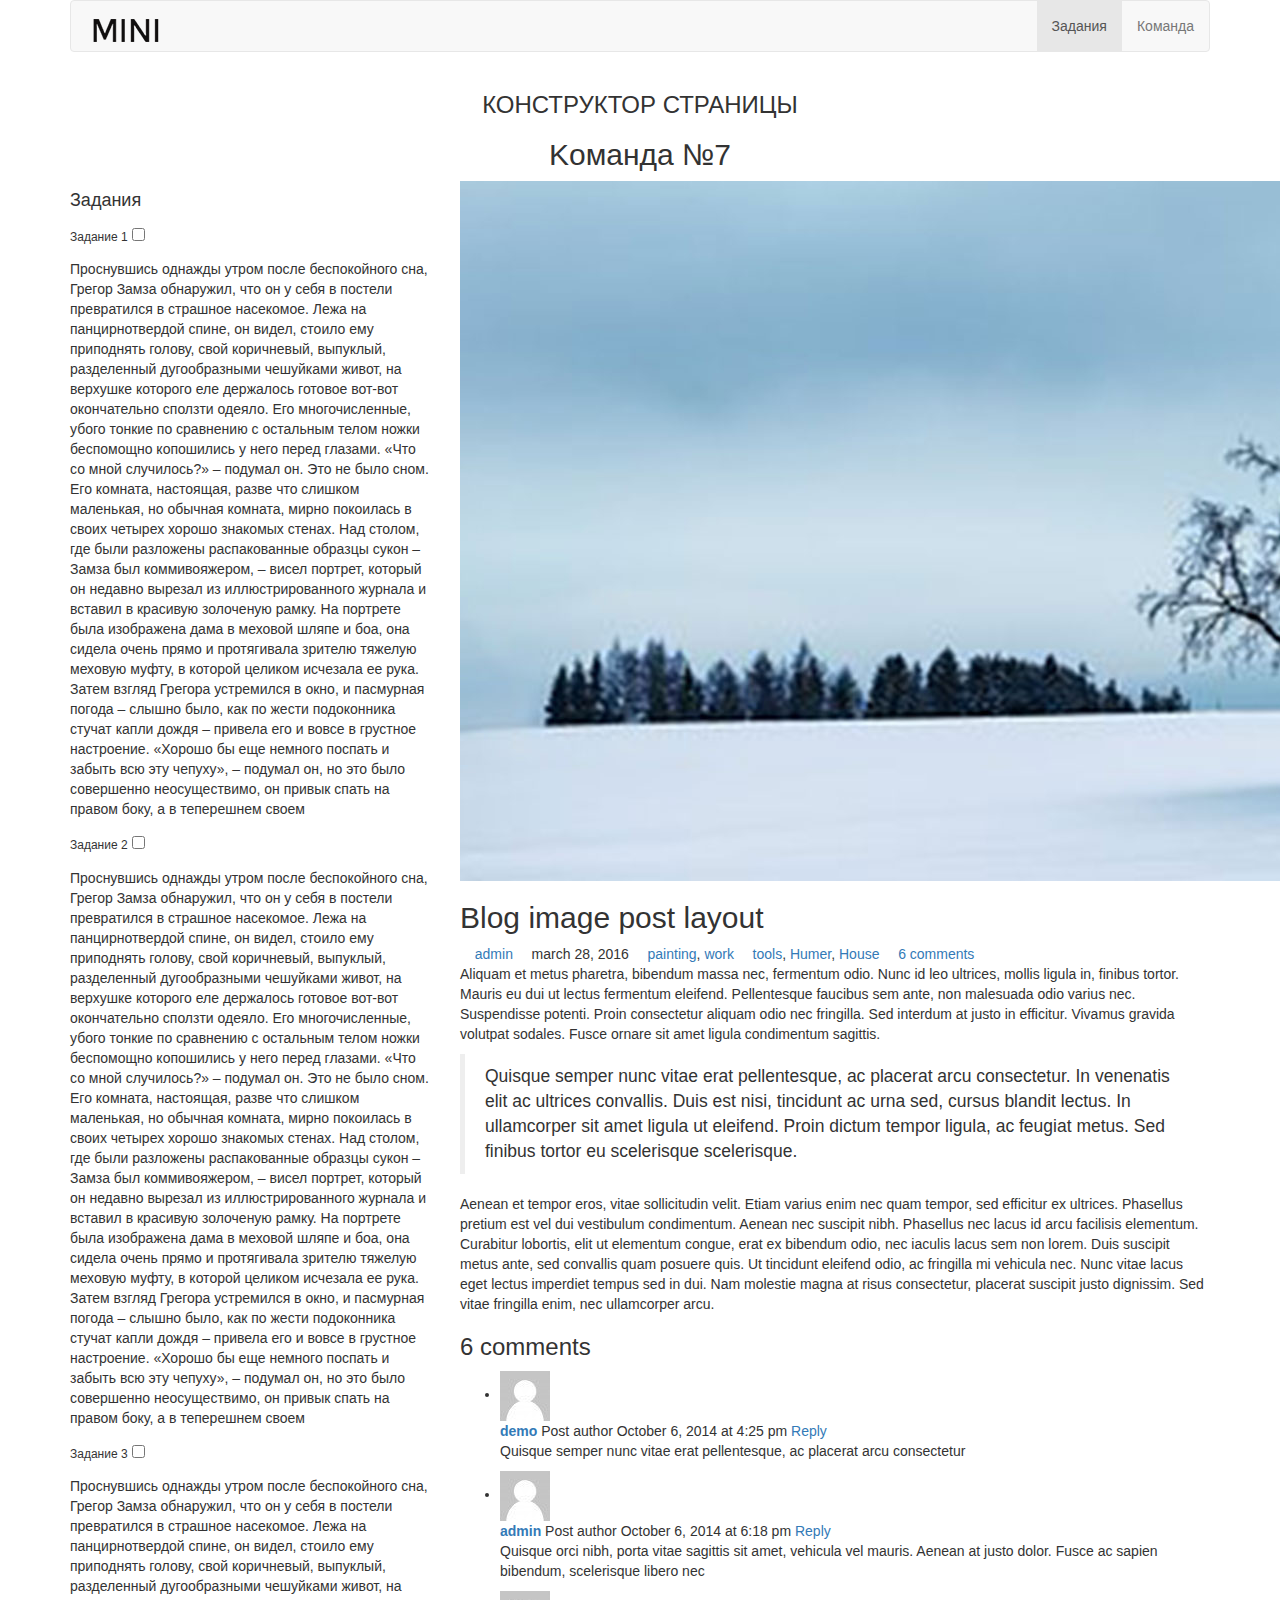
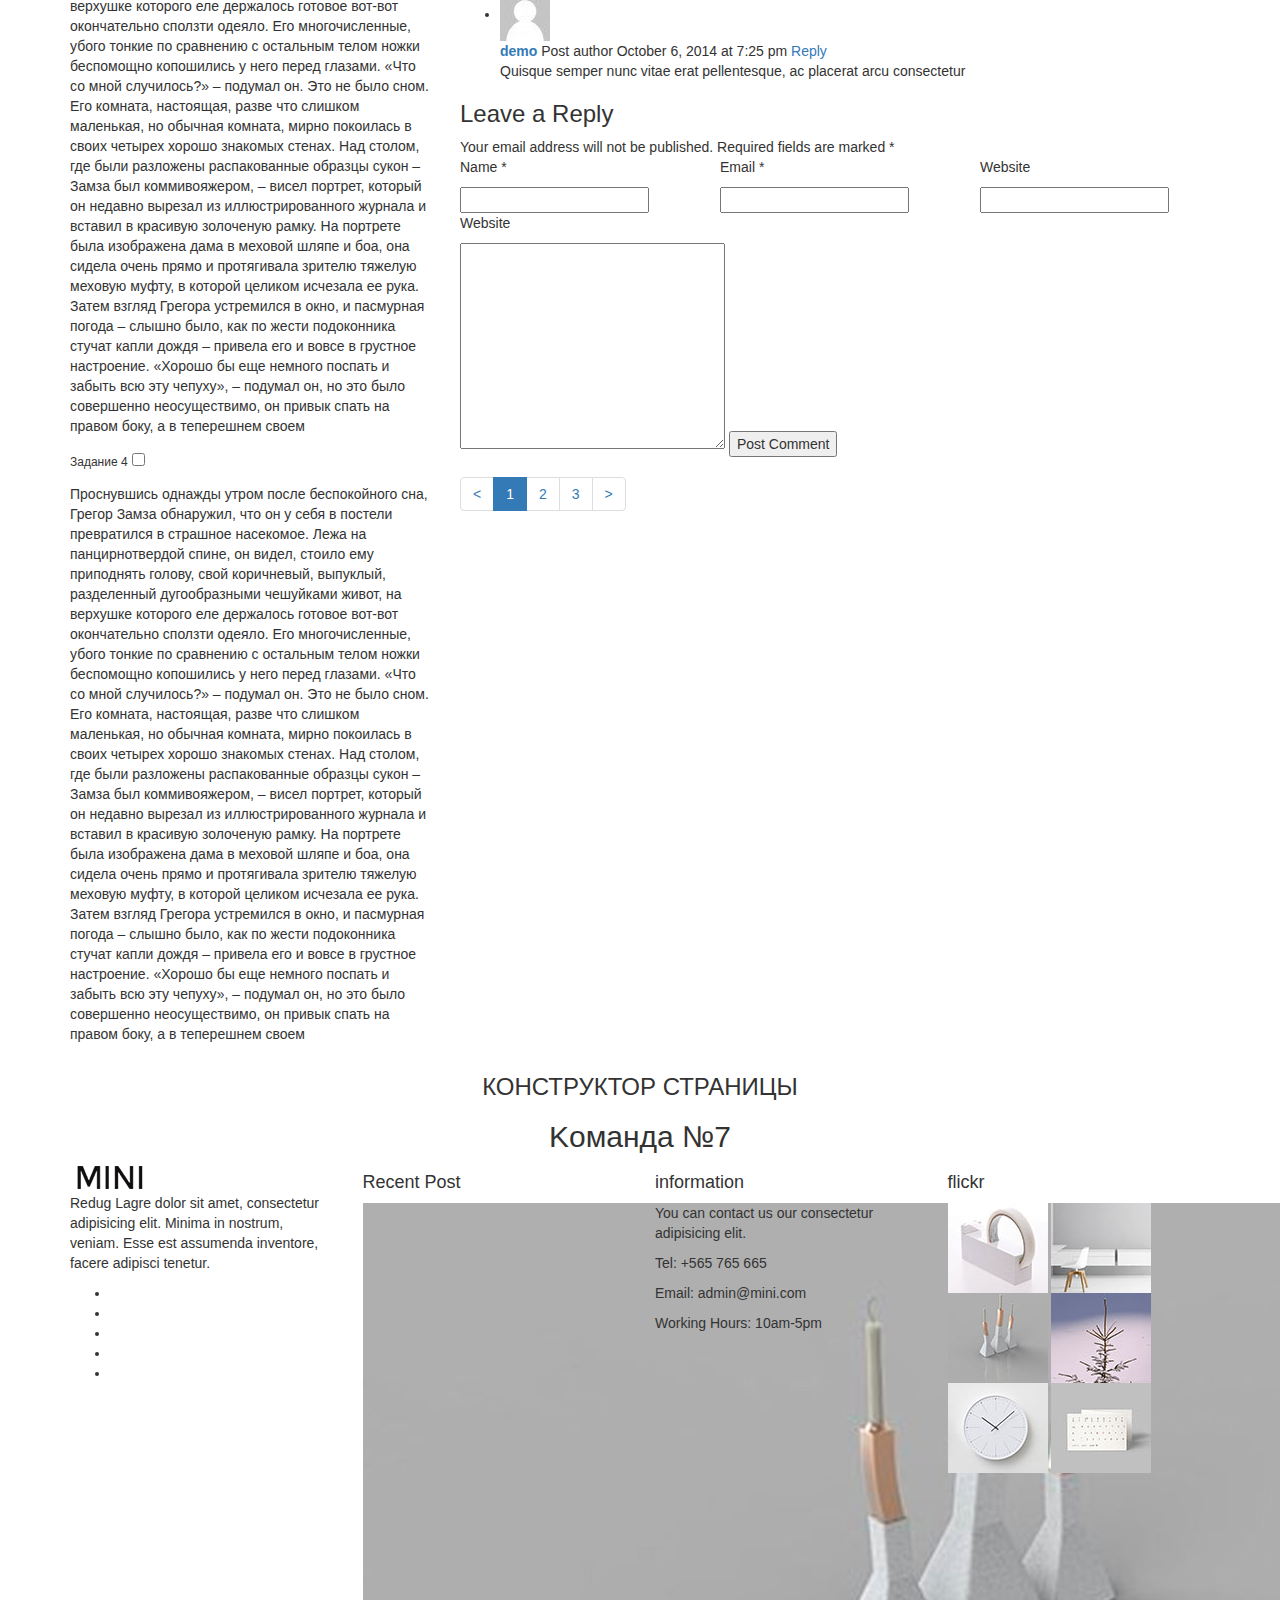
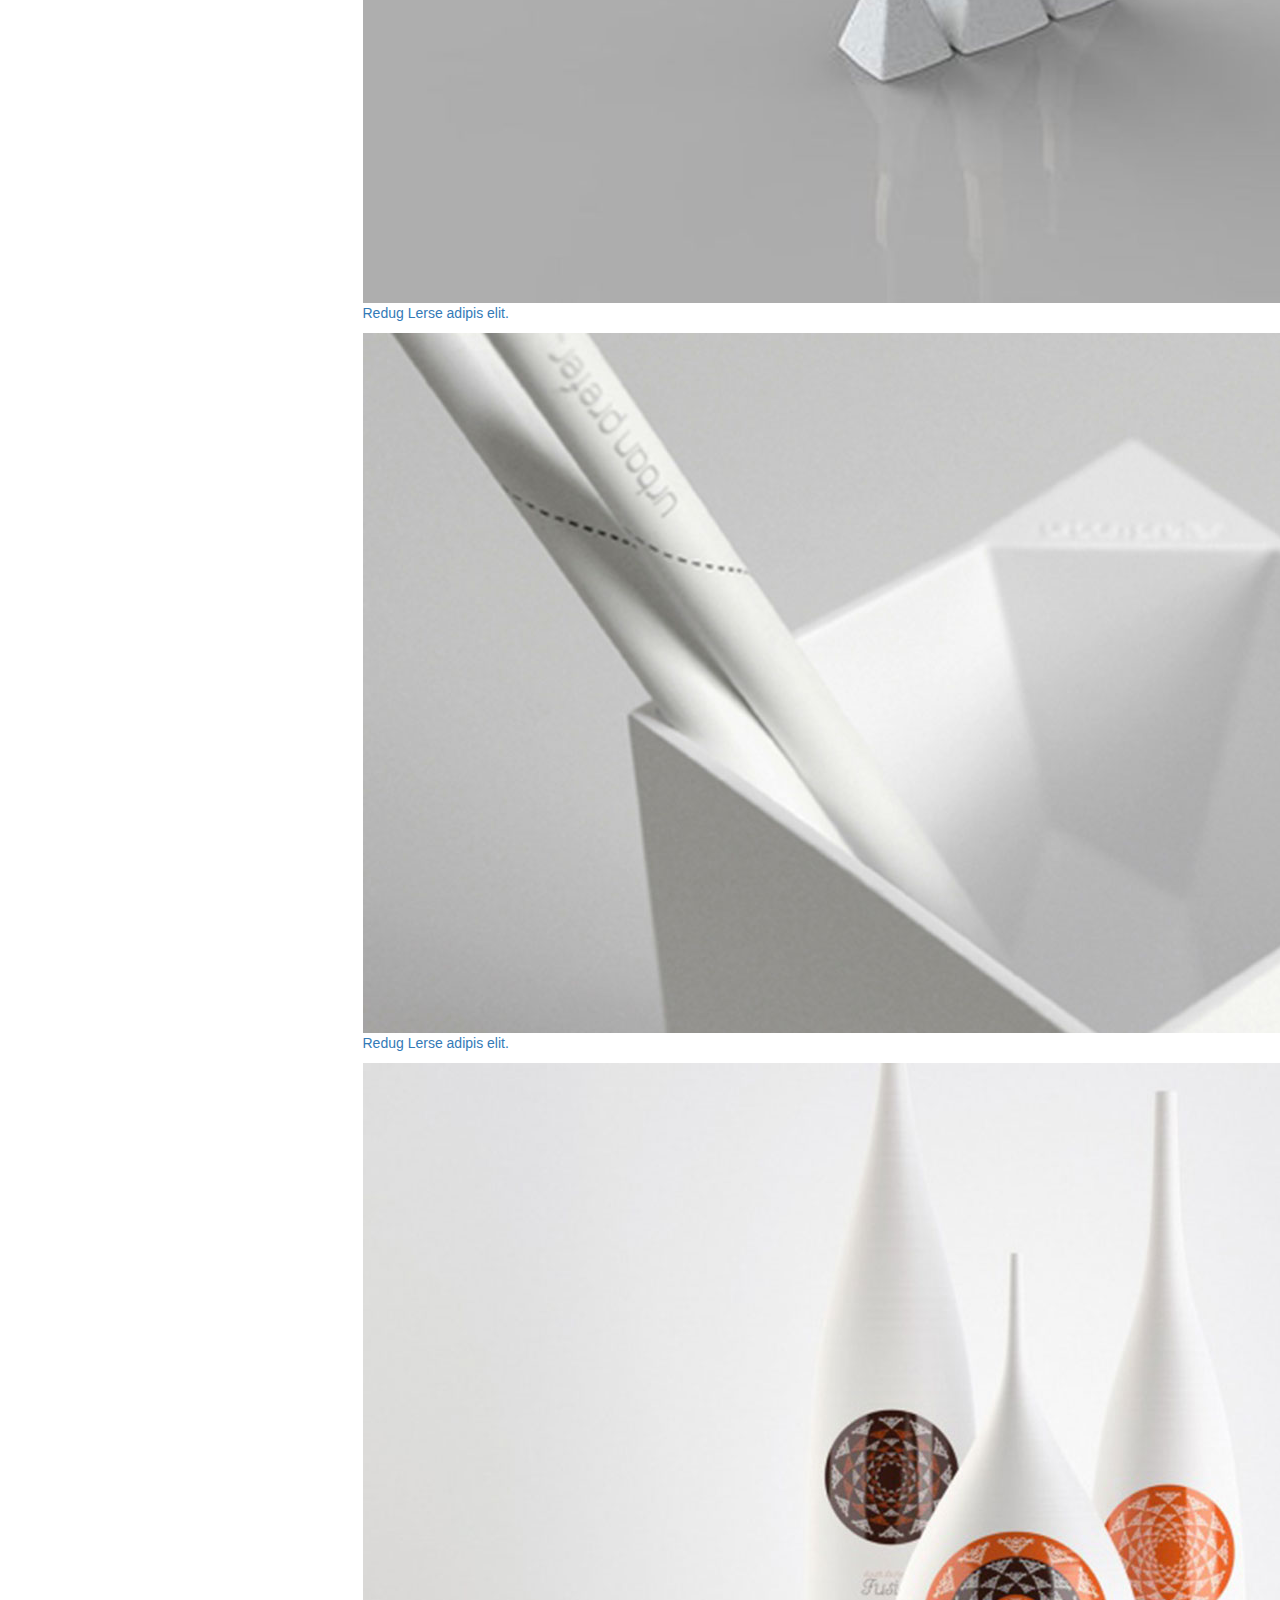
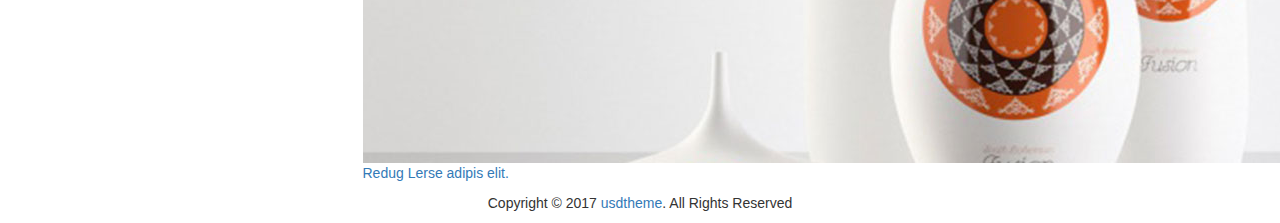
==== index.html @ 1cd9abad "rename to index" ====
<!doctype html>
<html class="no-js" lang="en">
	<head>
		<meta charset="utf-8">
		<meta http-equiv="x-ua-compatible" content="ie=edge">
		<title>Mini - One page Business Template</title>
		<meta name="description" content="">
		<meta name="viewport" content="width=device-width, initial-scale=1">

		<!-- favicon -->		
		<link rel="shortcut icon" type="image/x-icon" href="img/logo/favicon.ico">

		<!-- all css here -->

		<!-- bootstrap v3.3.6 css -->
		<link rel="stylesheet" href="css/bootstrap.min.css">
		<!-- owl.carousel css -->
		<link rel="stylesheet" href="css/owl.carousel.css">
		<link rel="stylesheet" href="css/owl.transitions.css">
		<!-- font-awesome css -->
		<link rel="stylesheet" href="css/font-awesome.min.css">
		<!-- venobox css -->
		<link rel="stylesheet" href="css/venobox.css">
		<!-- style css -->
		<link rel="stylesheet" href="style.css">
		<!-- responsive css -->
		<link rel="stylesheet" href="css/responsive.css">

		<!-- modernizr css -->
		<script src="js/vendor/modernizr-2.8.3.min.js"></script>
	</head>
		<body data-spy="scroll" data-target="#navbar-example">

		<!--[if lt IE 8]>
			<p class="browserupgrade">You are using an <strong>outdated</strong> browser. Please <a href="http://browsehappy.com/">upgrade your browser</a> to improve your experience.</p>
		<![endif]-->
		
        <div id="preloader"></div>
		<header>
			<!-- header-area start -->
			<div class="header-area">
				<div class="container">
					<div class="row">
						<div class="col-md-12 col-sm-12">
							<!-- Navigation -->
							<nav class="navbar navbar-default">
								<!-- Brand and toggle get grouped for better mobile display -->
								<div class="navbar-header">
									<button type="button" class="navbar-toggle collapsed" data-toggle="collapse" data-target=".bs-example-navbar-collapse-1" aria-expanded="false">
										<span class="sr-only">Toggle navigation</span>
										<span class="icon-bar"></span>
										<span class="icon-bar"></span>
										<span class="icon-bar"></span>
									</button>
									<!-- Brand -->
									<a class="navbar-brand page-scroll sticky-logo" href="index.html">
										<img src="img/logo/logo.png" alt="logo">
									</a>
								</div>
								<!-- Collect the nav links, forms, and other content for toggling -->
								<div class="collapse navbar-collapse main-menu bs-example-navbar-collapse-1" id="navbar-example">
									<ul class="nav navbar-nav navbar-right">
										<li class="active">
											<a class="page-scroll" href="#home">Задания</a>
										</li>
										<li>
											<a class="page-scroll" href="#team">Команда</a>
										</li>
												              			              
									</ul>
								</div>
								<!-- navbar-collapse -->
							</nav>
							<!-- END: Navigation -->
						</div>
					</div>
				</div>
			</div>
			<!-- header-area end -->	
		</header>
		<!-- header end -->
		<!-- Start Slider Area -->
		<div id="home" class="slider-area">
			<div class="slider-layer blog-layer text-center">
					<!-- Start single Slide-->
				<div class="slider-content text-center">
					<!-- layer 1 -->
					<div class="layer-1-1 ">
						<h3 class="title1">КОНСТРУКТОР СТРАНИЦЫ</h3>
					</div>
					<!-- layer 2 -->
					<div class="layer-1-2 hidden-xs">
						<h2 class="title2">Kоманда №7</h2>
					</div>
				</div>
			</div>
		</div>
		<!-- End Slider Area -->
		<div class="blog-page area-padding">
		   <div class="container">
				<div class="row">
					<div class="col-lg-4 col-md-4 col-sm-4 col-xs-12">
						<div class="page-head-blog">
							<div class="single-blog-page">
								<div class="left-blog">
									<h4>Задания</h4>
									<div class="sidebar-open">
										<label for="slide1">
											<h6>Задание 1</h6>
										</label>
											<input type="checkbox" id="slide1"/>
										<p class="content">Проснувшись однажды утром после беспокойного сна, Грегор Замза обнаружил, что он у себя в постели превратился в страшное насекомое. Лежа на панцирнотвердой спине, он видел, стоило ему приподнять голову, свой коричневый, выпуклый, разделенный дугообразными чешуйками живот, на верхушке которого еле держалось готовое вот-вот окончательно сползти одеяло. Его многочисленные, убого тонкие по сравнению с остальным телом ножки беспомощно копошились у него перед глазами. «Что со мной случилось?» – подумал он. Это не было сном. Его комната, настоящая, разве что слишком маленькая, но обычная комната, мирно покоилась в своих четырех хорошо знакомых стенах. Над столом, где были разложены распакованные образцы сукон – Замза был коммивояжером, – висел портрет, который он недавно вырезал из иллюстрированного журнала и вставил в красивую золоченую рамку. На портрете была изображена дама в меховой шляпе и боа, она сидела очень прямо и протягивала зрителю тяжелую меховую муфту, в которой целиком исчезала ее рука. Затем взгляд Грегора устремился в окно, и пасмурная погода – слышно было, как по жести подоконника стучат капли дождя – привела его и вовсе в грустное настроение. «Хорошо бы еще немного поспать и забыть всю эту чепуху», – подумал он, но это было совершенно неосуществимо, он привык спать на правом боку, а в теперешнем своем</p>
									</div>
									<div class="sidebar-open">
										<label for="slide2">
											<h6>Задание 2</h6>
										</label>
											<input type="checkbox" id="slide2"/>
										<p class="content">Проснувшись однажды утром после беспокойного сна, Грегор Замза обнаружил, что он у себя в постели превратился в страшное насекомое. Лежа на панцирнотвердой спине, он видел, стоило ему приподнять голову, свой коричневый, выпуклый, разделенный дугообразными чешуйками живот, на верхушке которого еле держалось готовое вот-вот окончательно сползти одеяло. Его многочисленные, убого тонкие по сравнению с остальным телом ножки беспомощно копошились у него перед глазами. «Что со мной случилось?» – подумал он. Это не было сном. Его комната, настоящая, разве что слишком маленькая, но обычная комната, мирно покоилась в своих четырех хорошо знакомых стенах. Над столом, где были разложены распакованные образцы сукон – Замза был коммивояжером, – висел портрет, который он недавно вырезал из иллюстрированного журнала и вставил в красивую золоченую рамку. На портрете была изображена дама в меховой шляпе и боа, она сидела очень прямо и протягивала зрителю тяжелую меховую муфту, в которой целиком исчезала ее рука. Затем взгляд Грегора устремился в окно, и пасмурная погода – слышно было, как по жести подоконника стучат капли дождя – привела его и вовсе в грустное настроение. «Хорошо бы еще немного поспать и забыть всю эту чепуху», – подумал он, но это было совершенно неосуществимо, он привык спать на правом боку, а в теперешнем своем</p>
									</div>
									<div class="sidebar-open">
										<label for="slide3">
											<h6>Задание 3</h6>
										</label>
											<input type="checkbox" id="slide3"/>
										<p class="content">Проснувшись однажды утром после беспокойного сна, Грегор Замза обнаружил, что он у себя в постели превратился в страшное насекомое. Лежа на панцирнотвердой спине, он видел, стоило ему приподнять голову, свой коричневый, выпуклый, разделенный дугообразными чешуйками живот, на верхушке которого еле держалось готовое вот-вот окончательно сползти одеяло. Его многочисленные, убого тонкие по сравнению с остальным телом ножки беспомощно копошились у него перед глазами. «Что со мной случилось?» – подумал он. Это не было сном. Его комната, настоящая, разве что слишком маленькая, но обычная комната, мирно покоилась в своих четырех хорошо знакомых стенах. Над столом, где были разложены распакованные образцы сукон – Замза был коммивояжером, – висел портрет, который он недавно вырезал из иллюстрированного журнала и вставил в красивую золоченую рамку. На портрете была изображена дама в меховой шляпе и боа, она сидела очень прямо и протягивала зрителю тяжелую меховую муфту, в которой целиком исчезала ее рука. Затем взгляд Грегора устремился в окно, и пасмурная погода – слышно было, как по жести подоконника стучат капли дождя – привела его и вовсе в грустное настроение. «Хорошо бы еще немного поспать и забыть всю эту чепуху», – подумал он, но это было совершенно неосуществимо, он привык спать на правом боку, а в теперешнем своем</p>
									</div>
									<div class="sidebar-open">
										<label for="slide4">
											<h6>Задание 4</h6>
										</label>
											<input type="checkbox" id="slide4"/>
										<p class="content">Проснувшись однажды утром после беспокойного сна, Грегор Замза обнаружил, что он у себя в постели превратился в страшное насекомое. Лежа на панцирнотвердой спине, он видел, стоило ему приподнять голову, свой коричневый, выпуклый, разделенный дугообразными чешуйками живот, на верхушке которого еле держалось готовое вот-вот окончательно сползти одеяло. Его многочисленные, убого тонкие по сравнению с остальным телом ножки беспомощно копошились у него перед глазами. «Что со мной случилось?» – подумал он. Это не было сном. Его комната, настоящая, разве что слишком маленькая, но обычная комната, мирно покоилась в своих четырех хорошо знакомых стенах. Над столом, где были разложены распакованные образцы сукон – Замза был коммивояжером, – висел портрет, который он недавно вырезал из иллюстрированного журнала и вставил в красивую золоченую рамку. На портрете была изображена дама в меховой шляпе и боа, она сидела очень прямо и протягивала зрителю тяжелую меховую муфту, в которой целиком исчезала ее рука. Затем взгляд Грегора устремился в окно, и пасмурная погода – слышно было, как по жести подоконника стучат капли дождя – привела его и вовсе в грустное настроение. «Хорошо бы еще немного поспать и забыть всю эту чепуху», – подумал он, но это было совершенно неосуществимо, он привык спать на правом боку, а в теперешнем своем</p>
									</div>
								</div>
							</div>
						</div>
					</div>
					<!-- End left sidebar -->
					<!-- Start single blog -->
					<div class="col-md-8 col-sm-8 col-xs-12">
					   <div class="row">
						   <div class="col-md-12 col-sm-12 col-xs-12"> 
								<!-- single-blog start -->
								<article class="blog-post-wrapper">
									<div class="post-thumbnail">
										<img src="img/blog/6.jpg" alt="" />
									</div>
									<div class="post-information">
										<h2>Blog image post layout</h2>
										<div class="entry-meta">
											<span class="author-meta"><i class="fa fa-user"></i> <a href="blog-details.html#">admin</a></span>
											<span><i class="fa fa-clock-o"></i> march 28, 2016</span>
											<span class="tag-meta">
												<i class="fa fa-folder-o"></i>
												<a href="blog-details.html#">painting</a>,
												<a href="blog-details.html#">work</a>
											</span>
											<span>
												<i class="fa fa-tags"></i>
												<a href="blog-details.html#">tools</a>,
												<a href="blog-details.html#"> Humer</a>,
												<a href="blog-details.html#">House</a>
											</span>
											<span><i class="fa fa-comments-o"></i> <a href="blog-details.html#">6 comments</a></span>
										</div>
										<div class="entry-content">
											<p>Aliquam et metus pharetra, bibendum massa nec, fermentum odio. Nunc id leo ultrices, mollis ligula in, finibus tortor. Mauris eu dui ut lectus fermentum eleifend. Pellentesque faucibus sem ante, non malesuada odio varius nec. Suspendisse potenti. Proin consectetur aliquam odio nec fringilla. Sed interdum at justo in efficitur. Vivamus gravida volutpat sodales. Fusce ornare sit amet ligula condimentum sagittis.</p>
											<blockquote>
												<p>Quisque semper nunc vitae erat pellentesque, ac placerat arcu consectetur. In venenatis elit ac ultrices convallis. Duis est nisi, tincidunt ac urna sed, cursus blandit lectus. In ullamcorper sit amet ligula ut eleifend. Proin dictum tempor ligula, ac feugiat metus. Sed finibus tortor eu scelerisque scelerisque.</p>
											</blockquote>							
											<p>Aenean et tempor eros, vitae sollicitudin velit. Etiam varius enim nec quam tempor, sed efficitur ex ultrices. Phasellus pretium est vel dui vestibulum condimentum. Aenean nec suscipit nibh. Phasellus nec lacus id arcu facilisis elementum. Curabitur lobortis, elit ut elementum congue, erat ex bibendum odio, nec iaculis lacus sem non lorem. Duis suscipit metus ante, sed convallis quam posuere quis. Ut tincidunt eleifend odio, ac fringilla mi vehicula nec. Nunc vitae lacus eget lectus imperdiet tempus sed in dui. Nam molestie magna at risus consectetur, placerat suscipit justo dignissim. Sed vitae fringilla enim, nec ullamcorper arcu.</p>
										</div>
									</div>
								</article>
								<div class="clear"></div>
								<div class="single-post-comments">
									<div class="comments-area">
										<div class="comments-heading">
											<h3>6 comments</h3>
										</div>
										<div class="comments-list">
											<ul>
												<li class="threaded-comments">
													<div class="comments-details">
														<div class="comments-list-img">
															<img src="img/blog/b02.jpg" alt="post-author">
														</div>
														<div class="comments-content-wrap">
															<span>
																<b><a href="blog-details.html#">demo</a></b>
																Post author
																<span class="post-time">October 6, 2014 at 4:25 pm</span>
																<a href="blog-details.html#">Reply</a>
															</span>
															<p>Quisque semper nunc vitae erat pellentesque, ac placerat arcu consectetur</p>
														</div>
													</div>
												</li>
												<li>
													<div class="comments-details">
														<div class="comments-list-img">
															<img src="img/blog/b02.jpg" alt="post-author">
														</div>
														<div class="comments-content-wrap">
															<span>
																<b><a href="blog-details.html#">admin</a></b>
																Post author
																<span class="post-time">October 6, 2014 at 6:18 pm </span>
																<a href="blog-details.html#">Reply</a>
															</span>
															<p>Quisque orci nibh, porta vitae sagittis sit amet, vehicula vel mauris. Aenean at justo dolor. Fusce ac sapien bibendum, scelerisque libero nec</p>
														</div>
													</div>
												</li>
												<li class="threaded-comments">
													<div class="comments-details">
														<div class="comments-list-img">
															<img src="img/blog/b02.jpg" alt="post-author">
														</div>
														<div class="comments-content-wrap">
															<span>
																<b><a href="blog-details.html#">demo</a></b>
																Post author
																<span class="post-time">October 6, 2014 at 7:25 pm</span>
																<a href="blog-details.html#">Reply</a>
															</span>
															<p>Quisque semper nunc vitae erat pellentesque, ac placerat arcu consectetur</p>
														</div>
													</div>
												</li>									
											</ul>
										</div>
									</div>
									<div class="comment-respond">
										<h3 class="comment-reply-title">Leave a Reply </h3>
										<span class="email-notes">Your email address will not be published. Required fields are marked *</span>
										<form action="blog-details.html#">
											<div class="row">
												<div class="col-lg-4 col-md-4 col-sm-4 col-xs-12">
													<p>Name *</p>
													<input type="text" />
												</div>
												<div class="col-lg-4 col-md-4 col-sm-4 col-xs-12">
													<p>Email *</p>
													<input type="email" />
												</div>
												<div class="col-lg-4 col-md-4 col-sm-4 col-xs-12">
													<p>Website</p>
													<input type="text" />
												</div>
												<div class="col-lg-12 col-md-12 col-sm-12 comment-form-comment">
													<p>Website</p>
													<textarea id="message-box" cols="30" rows="10"></textarea>
													<input type="submit" value="Post Comment" />
												</div>
											</div>
										</form>
									</div>						
								</div><!-- single-blog end -->
								<div class="blog-pagination">
									<ul class="pagination">
										<li><a href="blog-details.html#">&lt;</a></li>
										<li class="active"><a href="blog-details.html#">1</a></li>
										<li><a href="blog-details.html#">2</a></li>
										<li><a href="blog-details.html#">3</a></li>
										<li><a href="blog-details.html#">&gt;</a></li>
									</ul>
								</div>
							</div>
						</div>
					</div>
				</div>
				<div class="row" id="team">
					<div class="slider-layer blog-layer text-center">
						<!-- Start single Slide-->
					<div class="slider-content text-center">
						<!-- layer 1 -->
						<div class="layer-1-1 ">
							<h3 class="title1">КОНСТРУКТОР СТРАНИЦЫ</h3>
						</div>
						<!-- layer 2 -->
						<div class="layer-1-2 hidden-xs">
							<h2 class="title2">Kоманда №7</h2>
						</div>
					</div>
				</div>
				</div>
			</div>
		</div>
		<!-- End Blog Area -->
		<div class="clearfix"></div>
		<!-- Start bottom Area -->
		<footer>
			<div class="footer-area">
				<div class="container">
					<div class="row">
						<div class="col-md-3 col-sm-4 col-xs-12">
							<div class="footer-content">
								<div class="footer-head">
									<div class="footer-img">
										<a href="blog-details.html#">
											<img src="img/logo/logo.png" alt="">
										</a>
									</div>
									<p>Redug Lagre dolor sit amet, consectetur adipisicing elit. Minima in nostrum, veniam. Esse est assumenda inventore, facere adipisci tenetur.</p>
									<div class="footer-icons">
										<ul>
											<li>
												<a href="blog-details.html#">
													<i class="fa fa-facebook"></i>
												</a>
											</li>
											<li>
												<a href="blog-details.html#">
													<i class="fa fa-twitter"></i>
												</a>
											</li>
											<li>
												<a href="blog-details.html#">
													<i class="fa fa-google"></i>
												</a>
											</li>
											<li>
												<a href="blog-details.html#">
													<i class="fa fa-pinterest"></i>
												</a>
											</li>
											<li>
												<a href="blog-details.html#">
													<i class="fa fa-rss"></i>
												</a>
											</li>
										</ul>
									</div>
								</div>
							</div>
						</div>
						<!-- end single footer -->
						<div class="col-md-3 hidden-sm col-xs-12">
							<div class="footer-content">
								<div class="footer-head">
								    <h4>Recent Post</h4>
									<div class="recent-post">
										<!-- start single post -->
										<div class="recent-single-post">
											<div class="post-img">
												<a href="blog-details.html#">
												   <img src="img/blog/1.jpg" alt="">
												</a>
											</div>
											<div class="pst-content">
												<p><a href="blog-details.html#"> Redug Lerse adipis elit.</a></p>
											</div>
										</div>
										<!-- End single post -->
										<!-- start single post -->
										<div class="recent-single-post">
											<div class="post-img">
												<a href="blog-details.html#">
												   <img src="img/blog/2.jpg" alt="">
												</a>
											</div>
											<div class="pst-content">
												<p><a href="blog-details.html#"> Redug Lerse adipis elit.</a></p>
											</div>
										</div>
										<!-- End single post -->
										<!-- start single post -->
										<div class="recent-single-post">
											<div class="post-img">
												<a href="blog-details.html#">
												   <img src="img/blog/3.jpg" alt="">
												</a>
											</div>
											<div class="pst-content">
												<p><a href="blog-details.html#"> Redug Lerse adipis elit.</a></p>
											</div>
										</div>
										<!-- End single post -->
									</div>
								</div>
							</div>
						</div>
						<!-- end single footer -->
						<div class="col-md-3 col-sm-4 col-xs-12">
							<div class="footer-content">
								<div class="footer-head">
									<h4>information</h4>
									<p>
										You can contact us our consectetur adipisicing elit.
									</p>
									<div class="footer-contacts">
										<p><span>Tel:</span> +565 765 665</p>
										<p><span>Email:</span> admin@mini.com</p>
										<p><span>Working Hours:</span> 10am-5pm</p>
									</div>
								</div>
							</div>
						</div>
						<!-- end single footer -->
						<div class="col-md-3 col-sm-4 col-xs-12">
							<div class="footer-content">
								<div class="footer-head">
									<h4>flickr</h4>
									<div class="flicker-img">
										<a href="blog-details.html#">
											<img src="img/footer/1.jpg" alt="">
										</a>
										<a href="blog-details.html#">
											<img src="img/footer/2.jpg" alt="">
										</a>
										<a href="blog-details.html#">
											<img src="img/footer/3.jpg" alt="">
										</a>
										<a href="blog-details.html#">
											<img src="img/footer/4.jpg" alt="">
										</a>
										<a href="blog-details.html#">
											<img src="img/footer/5.jpg" alt="">
										</a>
										<a href="blog-details.html#">
											<img src="img/footer/6.jpg" alt="">
										</a>
									</div>
								</div>
							</div>
						</div>
						<!-- end single footer -->
					</div>
				</div>
			</div>
			<div class="footer-area-bottom">
				<div class="container">
					<div class="row">
						<div class="col-md-12 col-sm-12 col-xs-12">
							<div class="copyright text-center">
								<p>
									Copyright © 2017 
									<a href="blog-details.html#"> usdtheme</a>.
									 All Rights Reserved
								</p>
							</div>
						</div>
					</div>
				</div>
			</div>
		</footer>
		<!-- all js here -->

		<!-- jquery latest version -->
		<script src="js/vendor/jquery-1.12.4.min.js"></script>
		<!-- bootstrap js -->
		<script src="js/bootstrap.min.js"></script>
		<!-- owl.carousel js -->
		<script src="js/owl.carousel.min.js"></script>
		<!-- venobox js -->
		<script src="js/venobox.min.js"></script>
		<!-- parallax js -->
		<script src="js/parralax.js"></script>
		<!-- Form validator js -->
		<script src="js/form-validator.min.js"></script>
		<!-- isotope js -->
		<script src="js/isotope.pkgd.min.js"></script>
		<!-- plugins js -->
		<script src="js/plugins.js"></script>
		<!-- main js -->
		<script src="js/main.js"></script>
		<!-- sidebar js -->
		<script src="js/sidebar.js"></script>
	</body>
</html>	


<!--  -->
---- css/venobox.css ----
/* ------ venobox.css --------*/
.vbox-overlay *, .vbox-overlay *:before, .vbox-overlay *:after{
    -webkit-backface-visibility: hidden;
    -webkit-box-sizing:border-box;
    -moz-box-sizing:border-box;
    box-sizing:border-box;
}
/* ------- overlay: change here background color and opacity ----- */
.vbox-overlay{
    background: #fdfdfd;
    background: rgba(0,0,0,0.85); 
    width: 100%;
    height: auto;
    position: fixed;
    top: 0;
    left: 0;
    bottom: 0;
    z-index: 9999;
    opacity: 0;
    overflow-x: hidden;
    overflow-y: auto;

}

/* ----- preloader - choose between CIRCLE, IOS, DOTS, QUADS ----- */

/* circle preloader */
.vbox-preloader{
    position:fixed; 
    width:32px; 
    height:32px;
    left:50%; 
    top:50%; 
    margin-left:-16px; 
    margin-top:-16px;
    background-image: url(../img/venubox/preload-circle.png);
    text-indent: -100px;
    overflow: hidden;
    -webkit-animation: playload 1.4s steps(18) infinite;
       -moz-animation: playload 1.4s steps(18) infinite;
        -ms-animation: playload 1.4s steps(18) infinite;
         -o-animation: playload 1.4s steps(18) infinite;
            animation: playload 1.4s steps(18) infinite;
}
@-webkit-keyframes playload {
   from { background-position:    0px; }
     to { background-position: -576px; }
}
@-moz-keyframes playload {
   from { background-position:    0px; }
     to { background-position: -576px; }
}
@-ms-keyframes playload {
   from { background-position:    0px; }
     to { background-position: -576px; }
}
@-o-keyframes playload {
   from { background-position:    0px; }
     to { background-position: -576px; }
}
@keyframes playload {
   from { background-position:    0px; }
     to { background-position: -576px; }
}


/* IOS preloader */

/*.vbox-preloader{
    position:fixed; 
    width:32px; 
    height:32px;
    left:50%; 
    top:50%; 
    margin-left:-16px; 
    margin-top:-16px;
    background-image: url(preload-ios.png);
    text-indent: -100px;
    overflow: hidden;
    -webkit-animation: playload 1.4s steps(12) infinite;
       -moz-animation: playload 1.4s steps(12) infinite;
        -ms-animation: playload 1.4s steps(12) infinite;
         -o-animation: playload 1.4s steps(12) infinite;
            animation: playload 1.4s steps(12) infinite;
}

@-webkit-keyframes playload {
   from { background-position:    0px; }
     to { background-position: -384px; }
}
@-moz-keyframes playload {
   from { background-position:    0px; }
     to { background-position: -384px; }
}
@-ms-keyframes playload {
   from { background-position:    0px; }
     to { background-position: -384px; }
}
@-o-keyframes playload {
   from { background-position:    0px; }
     to { background-position: -384px; }
}
@keyframes playload {
   from { background-position:    0px; }
     to { background-position: -384px; }
}
*/


/* dots preloader */
/*
.vbox-preloader{
    position:fixed; 
    width:32px; 
    height:11px;
    left:50%; 
    top:50%; 
    margin-left:-16px; 
    margin-top:-16px;
    background-image: url(preload-dots.png);
    text-indent: -100px;
    overflow: hidden;
    -webkit-animation: playload 1.4s steps(24) infinite;
       -moz-animation: playload 1.4s steps(24) infinite;
        -ms-animation: playload 1.4s steps(24) infinite;
         -o-animation: playload 1.4s steps(24) infinite;
            animation: playload 1.4s steps(24) infinite;
}

@-webkit-keyframes playload {
   from { background-position:    0px; }
     to { background-position: -768px; }
}
@-moz-keyframes playload {
   from { background-position:    0px; }
     to { background-position: -768px; }
}
@-ms-keyframes playload {
   from { background-position:    0px; }
     to { background-position: -768px; }
}
@-o-keyframes playload {
   from { background-position:    0px; }
     to { background-position: -768px; }
}
@keyframes playload {
   from { background-position:    0px; }
     to { background-position: -768px; }
}
*/


/* quads preloader */
/*
.vbox-preloader{
    position:fixed; 
    width:32px; 
    height:10px;
    left:50%; 
    top:50%; 
    margin-left:-16px; 
    margin-top:-16px;
    background-image: url(preload-quads.png);
    text-indent: -100px;
    overflow: hidden;
    -webkit-animation: playload 1.4s steps(12) infinite;
       -moz-animation: playload 1.4s steps(12) infinite;
        -ms-animation: playload 1.4s steps(12) infinite;
         -o-animation: playload 1.4s steps(12) infinite;
            animation: playload 1.4s steps(12) infinite;
}
@-webkit-keyframes playload {
   from { background-position:    0px; }
     to { background-position: -384px; }
}
@-moz-keyframes playload {
   from { background-position:    0px; }
     to { background-position: -384px; }
}
@-ms-keyframes playload {
   from { background-position:    0px; }
     to { background-position: -384px; }
}
@-o-keyframes playload {
   from { background-position:    0px; }
     to { background-position: -384px; }
}
@keyframes playload {
   from { background-position:    0px; }
     to { background-position: -384px; }
}
*/
/* ----- navigation ----- */
.vbox-close {
  background: #161617 url("../img/venubox/close.gif") no-repeat scroll 10px center;
  color: #fff;
  cursor: pointer;
  display: block;
  height: 40px;
  overflow: hidden;
  padding: 10px 20px 10px 0;
  position: fixed;
  right: 0;
  text-indent: -100px;
  top: 70px;
  width: 46px;
}
.vbox-next, .vbox-prev{
    box-sizing: content-box;
    cursor: pointer;
    position: fixed;
    top: 50%;
    color: #fff;
    width: 30px;
    height: 170px;
    margin-top: -85px;
    text-indent: -100px;
    border: solid transparent; /* Using border instead of padding to keep bg image in place */
    overflow: hidden;
}
.vbox-prev{
    left: 0;
    border-width: 0 30px 0 10px;
    background: url(../img/venubox/prev.gif) center center no-repeat;
}
.vbox-next{
    right: 0;
    border-width: 0 10px 0 30px;
    background: url(../img/venubox/next.gif) center center no-repeat;
}

.vbox-title{
    width: 100%;
    height: 40px;
    float: left;
    text-align: center;
    line-height: 28px;
    font-size: 12px;
    color: #fff;
    padding: 6px 40px;
    overflow: hidden;
    background: #161617;
    position: fixed;
    display: none;
    top: -1px;
    left: 0;

}
.vbox-num{
    cursor: pointer;
    position: fixed;
    top: -1px;
    left: 0;
    height: 40px;
    display: block;
    color: #fff;
    overflow: hidden;
    line-height: 28px;
    font-size: 12px;
    padding: 6px 10px;
    background: #161617;
    display: none;
}
/* ------- inline window ------ */
.vbox-inline{
    width: 420px;
    height: 315px;
    padding: 10px;
    background: #fff;
    text-align: left;
    margin: 0 auto;
    overflow: auto;
}

/* ------- Video & iFrames window ------ */
.venoframe{
    border: none;
    width: 960px;
    height: 720px;
}
@media (max-width: 992px) {
    .venoframe{
        width: 640px;
        height: 480px;
    }
}
@media (max-width: 767px) {
    .venoframe{
        width: 420px;
        height: 315px;
    }
}
@media (max-width: 460px) {
    .vbox-inline{
        width: 100%;
    }

    .venoframe{
        width: 100%;
        height: 260px;
    }
}

/* ------- PLease do NOT edit this! (or do it at your own risk) ------ */
.vbox-open{
    overflow: hidden;
}
.vbox-container{
    position: relative;
    background: #000;
    width: 100%;
    max-width: 1200px;
    margin: 0 auto;
    padding: 0 15px;
}
.vbox-content{
    text-align: center;
    float: left;
    width: 100%;
    position: relative;
    overflow: hidden;
}
.vbox-container img{
    max-width: 100%;
    height: auto;
}
---- css/responsive.css ----
@media (min-width: 1920px) {
.work-right-text {
  padding: 150px 150px;
}

}

/* Normal desktop :992px. */
@media (min-width: 992px) and (max-width: 1169px) {
	
.slider-content {
  padding: 146px 0;
}
.work-right-text {
  padding: 40px 0;
}
.work-right-text h2 {
  font-size: 18px;
  line-height: 28px;
}
    
    
    
    
    
}




/* Tablet desktop :768px. */
@media (min-width: 768px) and (max-width: 991px) {
.main-menu ul.navbar-nav li {
  display: inline-block;
  padding: 0 8px;
}
.title2 {
  font-size: 34px;
}
.team-content.text-center > h4 {
  font-size: 20px;
}
.feature-icon {
  font-size: 28px;
  margin: 0 15px 5px 0;
}
.single-feature > h4 {
  color: #444;
  display: inline-block;
  font-size: 18px;
  font-weight: 700;
  letter-spacing: 0;
}
.well-text p {
  color: #fff;
  font-size: 13px;
}
.single-awesome-portfolio {
  width: 33.33%;
}
.work-right-text {
  padding: 20px 30px;
}
.reviews-area {
  height: 300px;
  width: 100%;
}
.map-column {
  margin-left: 0;
  padding-right: 40px;
}
.post-information .entry-meta {
  font-size: 13px;
  padding: 5px 0;
}
.post-information .entry-meta span a {
  padding: 4px 0;
}
.service-pic {
  margin-bottom: 30px;
  text-align: center;
}
.single-add-itms {
  width: 50%;
}
.left-sidebar-title > h4 {
  font-size: 18px;
}
.contact-form {
  margin-top:0px;
}
.testimonial-carousel.owl-carousel.owl-theme .owl-controls .owl-nav div{
  display: none !important;
}
.sus-btn {
  margin-left: 50px;
}

    
    
}

/* small mobile :320px. */
@media (max-width: 767px) {
.container {width:300px}
	
.header-area {
  height: 60px;
}
.navbar-header a.navbar-brand{
  display: inline-block;
  height: 60px;
  padding: 15px 0;
}
.navbar-default .navbar-toggle{
  padding: 15px 0;
}
.nav.navbar-nav.navbar-right{
  background-color: #fff;
  margin-top: 0;
  padding: 0;
}
.main-menu ul.navbar-nav li{
  display:block;
}
.stick .main-menu ul.nav > li > a {
  padding: 10px 0;
}
.stick .navbar-default .navbar-toggle {
  padding: 19px 0;
}
nav.navbar {
  z-index: 999;
}
.main-menu ul.navbar-nav li a{
  padding: 10px 2px;
}
.main-menu ul.navbar-nav li.active a::after{
  border: 0px solid #fff;
}
.logo {
  height: inherit;
  left: 0;
  padding: 0;
  position: absolute;
  top: -6px;
  z-index: 999999;
}
.logo a {
  padding: 0;
}
.title1{
  font-size: 20px;
}
.title2 {
  font-size: 26px;
}
.top-btn {
  font-size: 15px;
  padding: 8px 9px;
  width: 110px;
}
.section-headline h3 {
  font-size: 25px;
}
.single-well img {
  margin-bottom: 30px;
}
.well-text > h2 {
  font-size: 26px;
}
.wellcome-text {
  margin: 70px 0;
  padding: 60px 0px;
}
.single-awesome-project.big-project {
  width: 100%;
}
.single-team-member {
  margin-bottom: 30px;
}
.project-menu li a {
  padding: 8px 12px;
  margin: 10px 4px;
}
.single-awesome-project,.portfolio-2 .single-awesome-project  {
  width: 100%;
  float:none;
}
.single-blog {
  margin-bottom: 30px;
}
.sus-btn {
	margin-left: 0;
	margin-top: 30px;
}
.contact-form {
  margin-top: 30px;
}
.head-team h5 {
  font-size: 22px;
}
.footer-content {
  margin-bottom: 30px;
}
.header-bottom h1 {
  font-size: 24px;
  margin-bottom: 0;
}
.header-bottom h2 {
  font-size: 20px;
  margin-bottom: 0;
}
li.threaded-comments {
  margin-left: 0;
}
.reviews-area {
  width: 100%;
  height: 100%;
}
.work-right-text {
  float: none;
  height: 100%;
  padding: 100px 30px;
  top: 0;
  width: 100%;
}
.testimonial-carousel.owl-carousel.owl-theme .owl-controls .owl-nav div{
  display: none !important;
}

}

/* Large Mobile :480px. */
@media only screen and (min-width: 480px) and (max-width: 767px) {
.container {width:450px}
.title1 {
  font-size: 24px;
}
.title2 {
  font-size: 33px;
}
.submitbtn {
  float: none;
  width: 99.8%;
}
.icons-bottom ul li a {
  height: 40px;
  line-height: 37px;
  width: 40px;
}
.blog-post-dlc ul li {
  padding-left: 20px;
  padding-right: 20px;
}
.flicker-img img {
  display: block;
  width: 100%;
}
.work-right-text {
  float: none;
  height: 100%;
  padding: 50px 30px;
  top: 0;
  width: 100%;
}
    
    
}
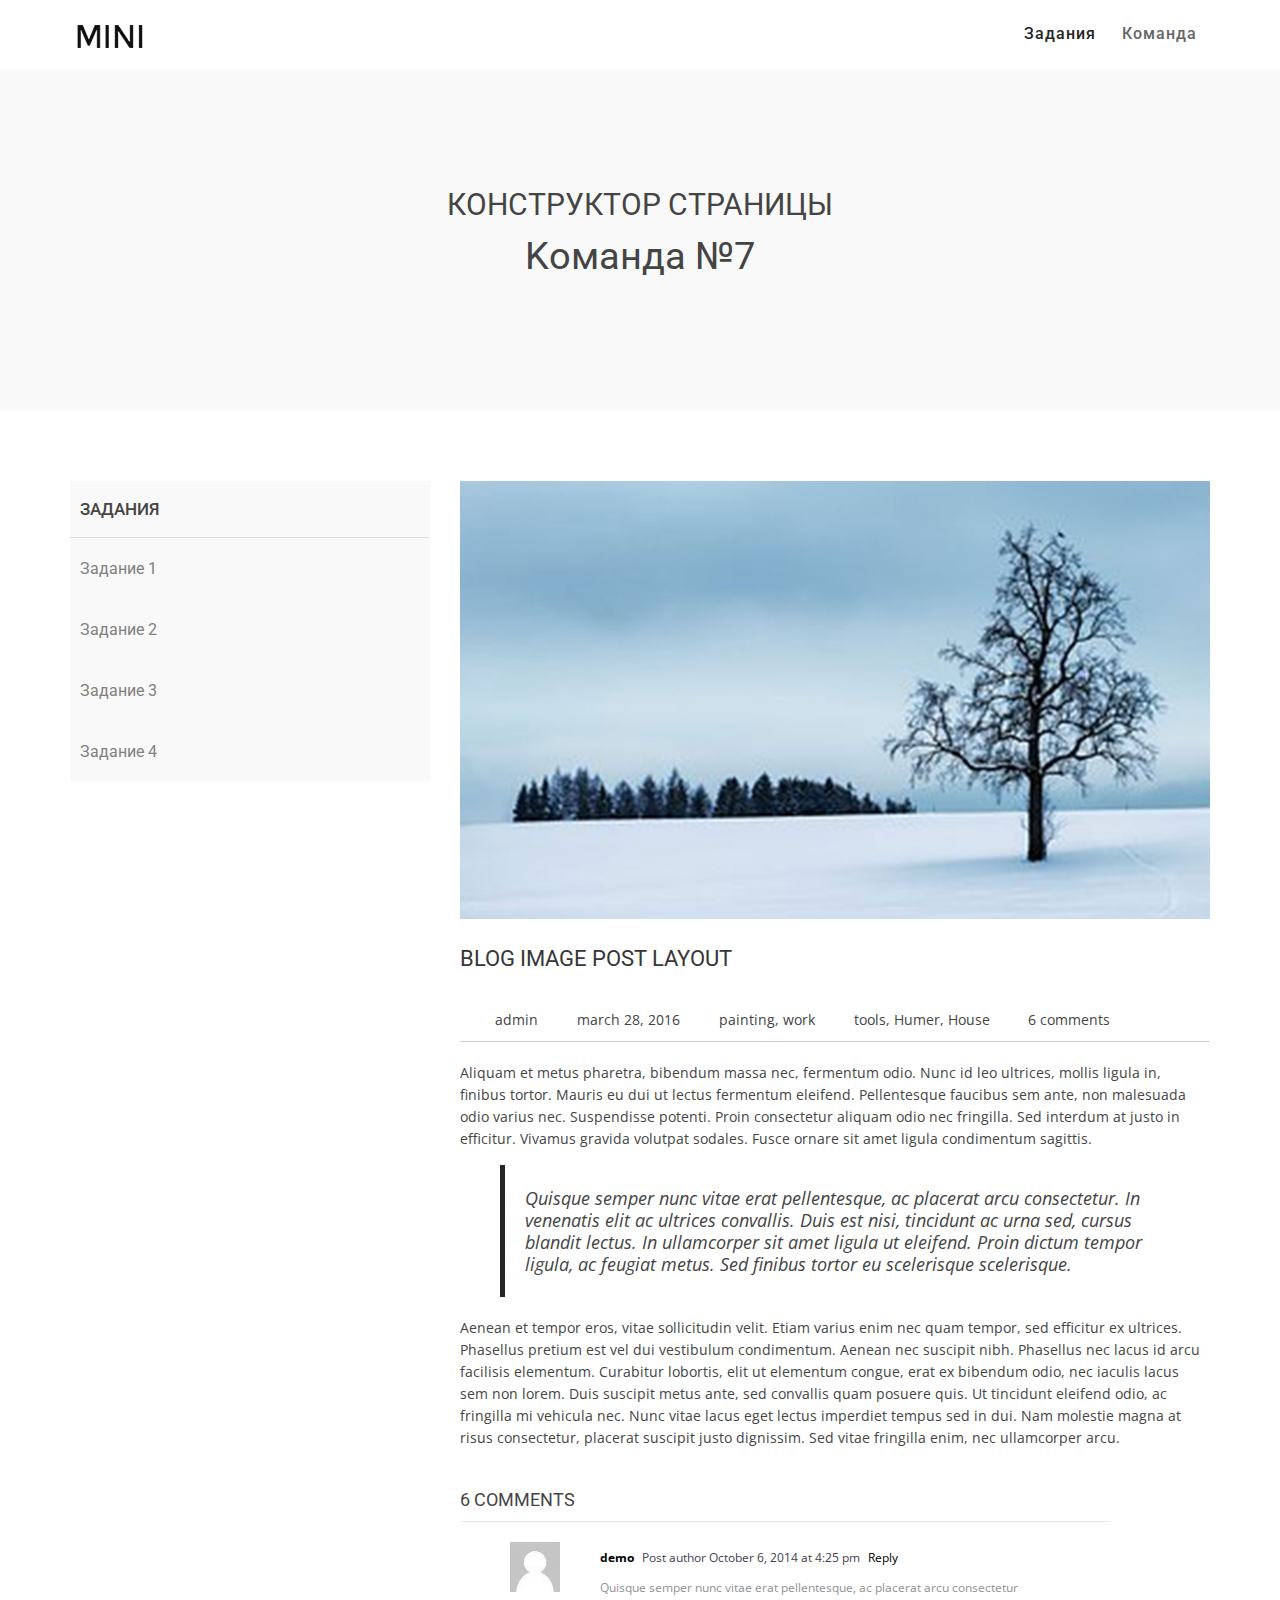
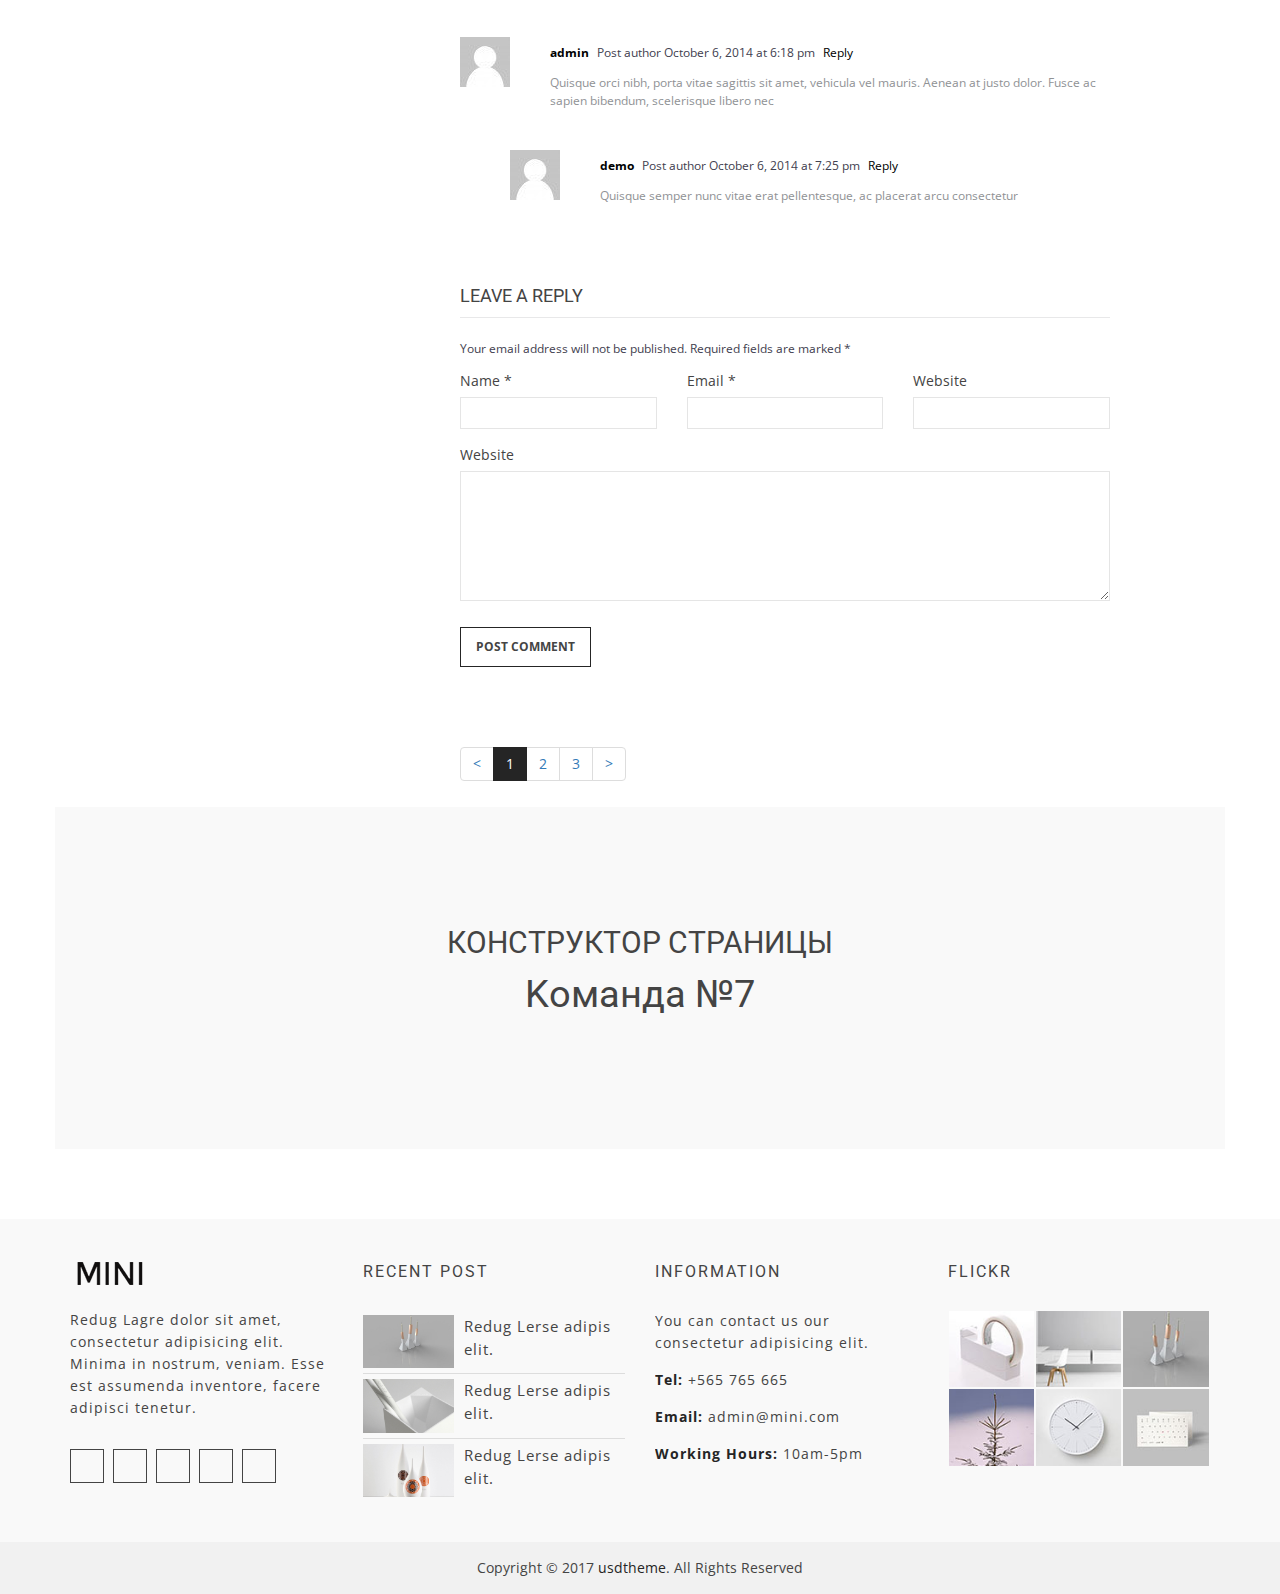
==== commit 313c170d: "preloader off" ====
--- a/index.html
+++ b/index.html
@@ -35,7 +35,7 @@
 			<p class="browserupgrade">You are using an <strong>outdated</strong> browser. Please <a href="http://browsehappy.com/">upgrade your browser</a> to improve your experience.</p>
 		<![endif]-->
 		
-        <div id="preloader"></div>
+        <!--<div id="preloader"></div>-->
 		<header>
 			<!-- header-area start -->
 			<div class="header-area">
--- a/style.css
+++ b/style.css
@@ -0,0 +1,1662 @@
+/*-----------------------------------------------------------------------------------
+
+    Template Name: Mini One Page Business Template 
+    Template URI: http://usdtheme.com
+    Description: This is html5 template
+    Author: usdtheme
+    Author URI: http://usdtheme.com
+    Version: 1.0
+
+-----------------------------------------------------------------------------------*/
+
+/*-----------------------------------------------------------------------------------  
+     CSS INDEX
+    ===================
+	
+    1. Theme Default CSS (body, link color, section etc)
+	2. Header Area
+    3. Slider Area
+	4. About Area
+    5.Feature Area
+    6.Wellcome Area
+    7.Portfolio Area
+    8.Team Area
+    9.Review Area
+    10.Blog Area
+    11.Subscribe Area
+    12.Contact Area
+    13.Footer Area
+    14.Blog Page CSS
+    15.Blog Details CSS
+    
+-----------------------------------------------------------------------------------*/
+/*----------------------------------------*/
+/*  Google Fonts
+/*----------------------------------------*/
+
+@import url('https://fonts.googleapis.com/css?family=Open+Sans:400,600,700|Roboto:300,400,500,700');
+
+
+/*----------------------------------------*/
+/*  1.  Theme default CSS
+/*----------------------------------------*/
+html, body {
+	height: 100%;
+}
+.floatleft {
+	float:left;
+}
+.floatright {
+	float:right;
+}
+.alignleft {
+	float:left;
+	margin-right:15px;
+	margin-bottom: 15px;
+}
+.alignright {
+	float:right;
+	margin-left:15px;
+	margin-bottom: 15px;
+}
+.aligncenter {
+	display:block;
+	margin:0 auto 15px;
+}
+a:focus {
+	outline:0px solid;
+}
+img {max-width:100%;
+	height:auto;
+}
+.fix {
+	overflow:hidden;
+}
+p {
+	margin:0 0 15px;
+    color: #444;
+}
+h1, h2, h3, h4, h5, h6 {
+	font-family: 'Roboto', sans-serif;
+	margin: 0 0 15px;
+	color: #444;
+	font-weight: 400;
+}
+h1{
+	font-size: 48px;
+	line-height: 50px;
+		
+}
+h2{
+	font-size: 38px;
+	line-height: 40px;
+		
+}
+h3{
+	font-size: 30px;
+	line-height: 32px;
+		
+}
+h4{
+	font-size: 24px;
+	line-height: 26px;
+		
+}
+h5{
+	font-size: 20px;
+	line-height: 22px;
+		
+}
+h6{
+	font-size: 16px;
+	line-height: 20px;
+		
+}
+a {
+	transition: all 0.3s ease 0s;
+	text-decoration:none;
+}
+a:hover {
+  color: #252525;
+  text-decoration: none;
+}
+a:active, a:hover {
+  outline: 0 none;
+}
+body {
+	background: #fff none repeat scroll 0 0;
+	color: #444;
+	font-family: 'Open Sans', sans-serif;
+	font-size: 14px;
+	text-align: left;
+	overflow-x: hidden;
+	line-height: 22px;
+}
+#scrollUp {
+  background: #000 none repeat scroll 0 0;
+  border-radius: 2px;
+  bottom: 15px;
+  box-shadow: 0 0 10px rgba(0, 0, 0, 0.05);
+  color: #fff;
+  font-size: 20px;
+  height: 34px;
+  line-height: 30px;
+  opacity: 0.6;
+  right: 15px;
+  text-align: center;
+  transition: all 0.3s ease 0s;
+  width: 34px;
+}
+#scrollUp:hover {
+    background: #252525;
+    opacity: 1;
+}
+.clear{
+	clear:both;
+}
+ul{
+	list-style: outside none none;
+	margin: 0;
+	padding: 0;
+}
+input, select, textarea, input[type="text"], input[type="date"], input[type="url"], input[type="email"], input[type="password"], input[type="tel"], button, button[type="submit"] {
+	-moz-appearance: none;
+	box-shadow: none !important;
+}
+div#preloader { 
+	position: fixed;
+	left: 0; 
+	top: 0; 
+	z-index: 99999;
+	width: 100%;
+	height: 100%;
+	overflow: visible;
+	background: #fff url('img/logo/preloader.gif') no-repeat center center;
+}
+
+::-moz-selection {
+    background: #252525;
+    text-shadow: none;
+}
+::selection {
+    background: #252525;
+    text-shadow: none;
+}
+.browserupgrade {
+    margin: 0.2em 0;
+    background: #ccc;
+    color: #000;
+    padding: 0.2em 0;
+}
+.area-padding{
+	padding: 70px 0px;
+}
+.section-headline h2 {
+	margin-bottom: 70px;
+	position: relative;
+	display: inline-block;
+	text-transform: uppercase;
+	letter-spacing: 2px;
+	font-size: 24px;
+	font-weight: 600;
+}
+.section-headline h2::after {
+	border: 1px solid #333;
+	bottom: -20px;
+	content: "";
+	left: 0;
+	margin: 0 auto;
+	position: absolute;
+	right: 0;
+	width: 40%;
+}
+.sec-head {
+  display: inline-block;
+  font-size: 17px;
+  font-weight: 600;
+  margin-bottom: 0;
+  padding: 0 0 10px;
+  text-transform: uppercase;
+  transition: all 0.4s ease 0s;
+  letter-spacing: 1px;
+}
+/*--------------------------------*/
+/*  2. Header Area
+/*--------------------------------*/
+.header-area {
+	top: 0;
+	left: 0;
+	width: 100%;
+	height: auto;
+	z-index: 9;
+	position: absolute;
+}
+.navbar-header a.navbar-brand {
+	display: inline-block;
+	height: 70px;
+	padding: 22px 0;
+}
+.main-menu ul.navbar-nav li {
+	display: inline-block;
+	padding: 0px 13px;
+}
+.main-menu ul.navbar-nav li a {
+  background: rgba(0, 0, 0, 0) none repeat scroll 0 0;
+  color: #666;
+  font-size: 16px;
+  font-weight: 500;
+  letter-spacing: 1px;
+  padding: 24px 0;
+  text-transform: capitalize;
+  font-family: roboto;
+}
+.main-menu ul.navbar-nav li.active a:hover {
+  background: rgba(0, 0, 0, 0) none repeat scroll 0 0;
+  color: #252525;
+}
+.main-menu ul.navbar-nav li.active a:focus {
+	color: #252525;
+}
+.main-menu ul.navbar-nav li.active a {
+	background: rgba(0, 0, 0, 0) none repeat scroll 0 0;
+	color: #252525;
+	position: relative;
+}
+.main-menu ul.navbar-nav li a:hover {
+	color:#252525;
+}
+.navbar {
+	border: medium none;
+	margin-bottom: 0;
+}
+.navbar-default {
+	background: rgba(0, 0, 0, 0) none repeat scroll 0 0;
+}
+.main-menu ul.navbar-default .navbar-nav > .active > a, .navbar-default .navbar-nav > .active > a:hover, .navbar-default .navbar-nav > .active > a:focus {
+	background: none;
+	color:#333;
+}
+.navbar-default .navbar-toggle {
+	background: rgba(0, 0, 0, 0) none repeat scroll 0 0;
+	border: medium none;
+	border-radius: 0;
+	padding: 25px 0px;
+}
+.navbar-default .navbar-nav > li > a:hover, .navbar-default .navbar-nav > li > a:focus {
+	background-color: transparent;
+	color: #444;
+}
+.navbar-default .navbar-toggle:hover, .navbar-default .navbar-toggle:focus {
+	background: none;
+}
+.navbar-default .navbar-toggle .icon-bar {
+	background-color: #444;
+	width: 30px;
+	height: 2px;
+
+}
+.nav-tabs > li.active > a, .nav-tabs > li.active > a:hover, .nav-tabs > li.active > a:focus {
+	background-color: #252525;
+	border-color: #252525;
+	border-image: none;
+	border-style: solid;
+	border-width: 1px;
+	color: #444 !important;
+	cursor: default;
+	position: relative;
+}
+/*--------------------------------*/
+/* 2.1. Stick menu
+/*--------------------------------*/
+.header-area.stick {
+  background-color: #fff;
+  height: 70px;
+  position: fixed;
+  top: 0;
+  width: 100%;
+  z-index: 999999;
+}
+.stick .navbar-header a.navbar-brand {
+	display: inline-block;
+	height: 70px;
+}
+.stick .navbar-brand > img {
+	display: none;
+}
+.stick .navbar-brand.sticky-logo > img {
+	display: block;
+}
+.stick .main-menu ul.nav > li > a {
+	color: #444;
+	font-size: 14px;
+	line-height: 22px;
+	padding: 28px 2px;
+	text-transform: capitalize;
+}
+.stick .main-menu ul.navbar-nav li.active a::after {
+	border: 1px solid #fff;
+	bottom: 0px;
+	content: "";
+	left: 0;
+	position: absolute;
+	width: 100%;
+}
+.stick .main-menu ul.nav > li > a:hover {
+	color:#252525;
+}
+.stick .main-menu ul.navbar-nav li.active a {
+	background: rgba(0, 0, 0, 0) none repeat scroll 0 0;
+	color: #252525;
+	position: relative;
+}
+.stick .mainmenu ul#nav >li:hover>a,.stick .mainmenu ul#nav li .mega-menu,.stick .mainmenu ul#nav li ul.sub-menu{
+	background-color: #f5f5f5;
+	color: #252525;
+	outline: medium none;
+}
+.stick .mainmenu ul#nav li:hover ul.sub-menu li a:hover,.mainmenu ul#nav li .mega-menu span>a:hover,.stick .mainmenu ul#nav li .mega-menu-shop a.mega-menu-title:hover{
+	color:#252525;
+}
+.stick .logo {
+	height: 20px;
+}
+.stick .logo a{
+	margin-top:0px;
+}
+.stick .main-menu ul.nav > li > a {
+	color: #444;
+	font-size: 16px;
+	line-height: 22px;
+	padding: 24px 0px;
+	text-transform: capitalize;
+	letter-spacing: 1px;
+}
+.stick .navbar-default .navbar-toggle .icon-bar {
+	background-color: #444;
+	width: 30px;
+	height: 2px;
+}
+.stick .navbar-default .navbar-toggle {
+	padding: 10px 0px;
+}
+/*------------------------------
+  3. Slider Area
+--------------------------------*/
+.slider-layer{
+  padding: 120px 0px;
+}
+.slider-area {
+  padding-top: 69px;
+}
+.layer-1-3 {
+  margin-top: 40px;
+}
+.top-btn {
+  border: 1px solid #444;
+  color: #444;
+  display: inline-block;
+  font-family: roboto;
+  font-size: 18px;
+  font-weight: 400;
+  margin: 0 5px;
+  padding: 10px 15px;
+  width: 140px;
+}
+.top-btn:hover {
+  background: #444;
+  color: #fff;
+  border: 1px solid #444;
+}
+.top-slider.owl-carousel.owl-theme .owl-controls .owl-nav div {
+  background: rgba(0, 0, 0, 0) none repeat scroll 0 0;
+  border: 1px solid #444;
+  border-radius: 0;
+  color: #444;
+  display: inline-block;
+  font-size: 20px;
+  height: 36px;
+  line-height: 34px;
+  text-align: center;
+  transition: all 0.5s ease 0s;
+  width: 36px;
+}
+.top-slider.owl-carousel.owl-theme .owl-controls .owl-nav div.owl-next{
+  right: -40px;
+  margin-top: -15px;
+  position: absolute;
+  top: 50%;
+}
+.top-slider.owl-carousel.owl-theme .owl-controls .owl-nav div.owl-prev:hover,.top-slider.owl-carousel.owl-theme .owl-controls .owl-nav div.owl-next:hover{
+	background:#252525;
+    color:#fff;
+    border: 1px solid #252525;
+}
+.top-slider.owl-carousel.owl-theme .owl-controls .owl-nav div.owl-prev {
+  left: -40px;
+  margin-top: -15px;
+  position: absolute;
+  top: 50%;
+}
+/*------------------------------
+  4. About Area
+--------------------------------*/
+.about-area {
+  background: #f9f9f9;
+}
+.single-well > a {
+	display: block;
+}
+.single-well ul li {
+	color: #444;
+	display: block;
+	padding: 5px 0;
+}
+.single-well ul li i {
+	color: #252525;
+	padding-right: 10px;
+	font-size: 12px;
+}
+.single-well p {
+	color: #444;
+}
+/*--------------------------------*/
+/* 5.Feature Area
+/*--------------------------------*/
+.feature-area {
+}
+.feature-icon {
+  color: #444;
+  display: inline-block;
+  font-size: 36px;
+  line-height: 36px;
+  margin: 0px 15px 20px 0px;
+}
+.feature-details:hover .feature-icon{
+	color: #252525;
+}
+.section-headline.feature-head > h2 {
+	margin-bottom: 25px;
+}
+.feature-details {
+	padding-top: 40px;
+	transition: all 0.5s ease 0s;
+}
+.feature-details:hover h4 {
+    color: #252525;
+}
+.row.second-row {
+	  margin-top: 40px;
+}
+.section-head > h2 {
+    color: #333;
+}
+.single-feature > h4 {
+  color: #444;
+  font-size: 20px;
+  font-weight: 700;
+  letter-spacing: 1px;
+  display: inline-block;
+}
+.single-feature > p {
+	color: #333;
+	letter-spacing: 1px;
+	font-size: 14px;
+}
+
+/*----------------------------------------
+ 6.Wellcome Area Css
+----------------------------------------*/
+.wellcome-area {
+	background: rgba(248, 248, 248, 0.8) url("img/background/bg1.jpg");
+	background-size: cover;
+	background-position: center top;
+	background-repeat: no-repeat;
+	background-attachment: fixed;
+}
+.well-bg {
+	position: relative;
+}
+.test-overly {
+  position: absolute;
+  left: 0;
+  top: 0;
+  width: 100%;
+  height: 100%;
+  background: rgba(0,0,0,0.40);
+}
+.wellcome-text {
+	margin: 70px 0;
+	padding: 60px 40px;
+}
+.well-text> h2 {
+	color: #fff;
+	font-size: 44px;
+	letter-spacing: 2px;
+}
+.well-text p {
+  color: #fff;
+  font-size: 15px;
+  letter-spacing: 1px;
+  line-height: 24px;
+}
+.wellcome-text .section-headline p {
+    margin-bottom: 0;
+}
+.ready-btn {
+  border: 1px solid #fff;
+  color: #fff;
+  cursor: pointer;
+  display: inline-block;
+  font-size: 17px;
+  font-weight: 600;
+  margin-top: 30px;
+  padding: 10px 30px;
+  text-align: center;
+  text-transform: uppercase;
+  transition: all 0.4s ease 0s;
+  z-index: 222;
+}
+.ready-btn:hover{
+    color: #fff;
+    background: #252525;
+    border: 1px solid #252525;
+    text-decoration: none;
+}
+/*----------------------------------------
+ 7.Portfolio Area Css
+----------------------------------------*/
+.pst-content {
+	padding-left: 10px;
+}
+.project-menu {
+	margin-bottom: 40px;
+	text-align: center;
+}
+.project-menu li {
+    display: inline-block;
+}
+.project-menu li a {
+  color: #252525;
+  cursor: pointer;
+  display: inline-block;
+  font-size: 14px;
+  font-weight: 500;
+  margin: 0 4px;
+  padding: 6px 15px;
+  text-transform: capitalize;
+  transition: all 0.3s ease 0s;
+}
+.project-menu li a.active,.project-menu li a:hover{
+    background: #252525;
+    color: #fff;
+    text-decoration: none;
+}
+.portfolio-2 .single-awesome-project {
+	float: left;
+	overflow: hidden;
+	width: 33.34%;
+	padding: 15px;
+}
+.portfolio-3 .single-awesome-project {
+	float: left;
+	overflow: hidden;
+	width: 25%;
+}
+.single-awesome-portfolio {
+	float: left;
+	overflow: hidden;
+	padding: 15px;
+	width: 25%;
+	position: relative;
+}
+.single-awesome-project {
+  float: left;
+  overflow: hidden;
+  width: 33.34%;
+  padding: 15px;
+}
+.portfolio-2 .single-awesome-project {
+  float: left;
+  overflow: hidden;
+  padding: 0;
+  width: 33.34%;
+}
+.single-awesome-project.big-project {
+  width: 66.67%;
+}
+.portfolio-2 .single-awesome-project.big-project {
+  width: 66.67%;
+  padding: 0;
+}
+.first-item {
+	margin-bottom: 30px;
+}
+.awesome-img{
+	display: block;
+	width: 100%;
+	height: 100%;
+	position: relative;
+}
+.awesome-img > a {
+	display: block;
+	position: relative;
+}
+.single-awesome-project:hover .awesome-img > a::after{
+	opacity: 1;
+}
+.single-awesome-project:hover .add-actions{
+	opacity: 1;
+    bottom: 0;
+}
+.awesome-img > a::after {
+	background: rgba(0, 0, 0, 0.7) none repeat scroll 0 0;
+	content: "";
+	height: 100%;
+	left: 0;
+	position: absolute;
+	top: 0;
+	width: 100%;
+	opacity: 0;
+	transition: 0.4s;
+}
+.add-actions {
+  bottom: 10px;
+  display: block;
+  left: 0;
+  opacity: 0;
+  overflow: hidden;
+  padding: 10px 15px;
+  position: absolute;
+  transition: all 0.4s ease 0s;
+  width: 100%;
+}
+.project-dec {
+	display: inline-block;
+	float: left;
+	padding: 15px 0;
+}
+.project-dec h5 {
+	margin-bottom: 5px;
+}
+.project-dec h5 a:hover {
+	color: #252525;
+}
+.project-dec h5 a {
+	color: #ddd;
+	font-size: 16px;
+	text-decoration: none;
+	text-transform: capitalize;
+}
+.project-dec span {
+	color: #ddd;
+}
+.project-action-btn {
+	float: right;
+	padding: 19px 0;
+	text-align: center;
+	transition: all 1s ease 0s;
+}
+.project-action-btn li {
+	display: inline-block;
+	margin: 0 2px;
+}
+.project-action-btn li a i:hover {
+	border: 1px solid #252525;
+	color: #fff;
+	background: #252525;
+}
+.project-action-btn li a i {
+	border: 1px solid #ddd;
+	color: #ddd;
+	font-size: 16px;
+	height: 40px;
+	line-height: 38px;
+	transition: all 0.4s ease 0s;
+	width: 40px;
+}
+/*----------------------------------------
+ 8.Team Area Css
+----------------------------------------*/
+.team-member {
+	background: rgba(0, 0, 0, 0.65) none repeat scroll 0 0;
+	display: block;
+	margin-right: -15px;
+	padding: 10px;
+	position: relative;
+	overflow: hidden;
+}
+.team-member::before {
+	background: rgba(0, 0, 0, 0) url("http://usdtheme.com/mini-preview/mini/img/team/team01.jpg") repeat scroll 0 0;
+	content: "";
+	display: block;
+	height: 100%;
+	left: 0;
+	margin-right: -15px;
+	padding: 10px;
+	position: absolute;
+	top: 0;
+	width: 100%;
+	z-index: -1;
+	background-repeat: no-repeat;
+	background-size: cover;
+	background-position: top center;
+	transition: 5s;
+	transform: scale(1);
+}
+.team-member:hover.team-member::before {
+    transform: scale(1.2);
+}
+.single-team-member {
+    border: 1px solid #ddd;
+}
+.team-left-text h4 {
+	color: #fff;
+	font-size: 30px;
+	font-weight: 700;
+	text-transform: uppercase;
+}
+.team-left-text p {
+  color: #fff;
+  font-size: 17px;
+  line-height: 26px;
+}
+.email-news {
+	display: block;
+	margin: 30px 0;
+	overflow: hidden;
+	text-align: center;
+	width: 100%;
+}
+.email-news .email_button input {
+	background: rgba(0, 0, 0, 0) none repeat scroll 0 0;
+	border: 1px solid #fff;
+	color: #fff;
+	float: left;
+	font-size: 13px;
+	padding: 8px;
+	width: 81%;
+}
+.email-news .email_button > button {
+	background: rgba(0, 0, 0, 0) none repeat scroll 0 0;
+	border: 1px solid #fff;
+	color: #fff;
+	float: left;
+	font-size: 16px;
+	padding: 8px 12px;
+	text-align: center;
+}
+.email-news .email_button > button:hover {
+	background: #252525;
+	border: 1px solid #fff;
+	color: #fff;
+}
+.team-left-icon ul li {
+    display: inline-block;
+}
+.team-left-icon ul li a:hover {
+    color: #252525;
+    background: #fff;
+    border: 2px solid #fff;
+}
+.team-left-icon ul li a {
+	border:2px solid #fff;
+	color: #fff;
+	display: block;
+	font-size: 16px;
+	height: 40px;
+	line-height: 37px;
+	margin: 0 3px;
+	width: 40px;
+}
+.team-member-carousel .single-team-member {
+	overflow: hidden;
+	width: 100%;
+}
+.single-team-member:hover .team-img a:after{
+    opacity: 1;
+}
+.single-team-member:hover .team-social-icon{
+    bottom:45%;
+    opacity: 1;
+}
+.team-img {
+    position: relative;
+}
+.team-img > a {
+    display: block;
+}
+.team-img > a::after {
+  background: rgba(0, 0, 0, 0.7) none repeat scroll 0 0;
+  bottom: 0;
+  content: "";
+  height: 100%;
+  left: 0;
+  position: absolute;
+  transition: all 0.5s ease 0s;
+  width: 100%;
+  opacity: 0;
+}
+.team-social-icon {
+  left: 50%;
+  margin-left: -61px;
+  opacity: 0;
+  position: absolute;
+  bottom: 40%;
+  transition: all 1.3s ease 0s;
+}
+.team-social-icon ul li {
+    display: inline-block;
+}
+.team-social-icon ul li a {
+	border: 1px solid #fff;
+	color: #fff;
+	display: block;
+	font-size: 14px;
+	height: 34px;
+	line-height: 35px;
+	margin: 0 3px;
+	width: 34px;
+}
+.team-social-icon ul li a:hover{
+    color: #fff;
+    border: 1px solid #252525;
+    background: #252525;
+}
+.team-content {
+	padding: 10px 0px;
+}
+.team-content > h4,.team-content > p {
+	color: #444;
+	margin-bottom: 5px;
+}
+.team-content.head-team p {
+	margin-bottom: 0;
+}
+.team-left-icon.text-center {
+	margin-bottom: 20px;
+}
+.head-team h4 {
+	display: inline-block;
+	font-size: 25px;
+	font-weight: 600;
+	padding-bottom: 10px;
+	text-transform: uppercase;
+}
+/*--------------------------------*/
+/*  9.review Area
+/*--------------------------------*/
+.reviews-area {
+	background: url(img/background/bg1.jpg);
+	overflow: hidden;
+	background-repeat: no-repeat;
+	background-size: cover;
+	background-position: top center;
+	background-attachment: fixed;
+	width: 100%;
+	height: auto;
+    position: relative;
+}
+.work-left-text {
+	background: #252525 none repeat scroll 0 0;
+}
+.work-left-text {
+	float: left;
+	text-align: center;
+	width: 50%;
+	overflow: hidden;
+}
+.work-right-text {
+  background: rgba(255,255,255,0.80);
+  float: right;
+  height: 100%;
+  overflow: hidden;
+  padding: 50px 100px;
+  position: absolute;
+  right: 0;
+  top: 0;
+  width: 50%;
+}
+.work-right-text h2 {
+	color: #fff;
+	text-transform: uppercase;
+	font-size: 24px;
+}
+.work-right-text h4 {
+	color: #fff;
+	text-transform: uppercase;
+	font-size: 20px;
+}
+.work-right-text .sus-btn {
+	margin-left: 0;
+	margin-top: 20px;
+}
+.single-awesome-4 {
+	display: block;
+	float: left;
+	overflow: hidden;
+	width: 33.33%;
+}
+.single-awesome-4 .add-actions {
+	padding: 10px 20px;
+}
+.testi-inner{
+	position: relative;
+	width: 100%;
+	height:auto;
+	z-index: 1;
+}
+.testi-img img {
+	border: 1px dotted rgba(0, 0, 0, 0.05);
+	border-radius: 2px;
+	height: 80px;
+	margin: 0 auto;
+	padding: 5px;
+	transition: background 0.6s ease-out 0s;
+	width: 80px !important;
+}
+.testi-text p {
+	color: #444;
+	font-size: 16px;
+	line-height: 1.5em;
+	margin: 20px 0;
+	letter-spacing: 1px;
+}
+.testi-text h6 {
+	color: #444;
+	font-size: 20px;
+}
+.testi-text.text-center > h6 {
+	color: #444;
+	font-size: 20px;
+	font-weight: 700;
+	text-transform: uppercase;
+}
+.guest-rev {
+    color: #444;
+    font-size: 16px;
+}
+.guest-rev > a {
+    color: #252525;
+    font-size: 14px;
+}
+.testimonial-carousel.owl-carousel.owl-theme .owl-controls .owl-nav div {
+  background: rgba(0, 0, 0, 0) none repeat scroll 0 0;
+  border: 1px solid #444;
+  border-radius: 0;
+  color: #444;
+  display: inline-block;
+  font-size: 20px;
+  height: 30px;
+  line-height: 28px;
+  text-align: center;
+  transition: all 0.5s ease 0s;
+  width: 30px;
+}
+.testimonial-carousel.owl-carousel.owl-theme .owl-controls .owl-nav div.owl-next{
+  right: -40px;
+  margin-top: -15px;
+  position: absolute;
+  top: 50%;
+}
+.testimonial-carousel.owl-carousel.owl-theme .owl-controls .owl-nav div.owl-prev:hover,.testimonial-carousel.owl-carousel.owl-theme .owl-controls .owl-nav div.owl-next:hover{
+	background:#252525;
+    color:#fff;
+    border: 1px solid #252525;
+}
+.testimonial-carousel.owl-carousel.owl-theme .owl-controls .owl-nav div.owl-prev {
+  left: -40px;
+  margin-top: -15px;
+  position: absolute;
+  top: 50%;
+}
+
+/*--------------------------------*/
+/*  10.Blog Area
+/*--------------------------------*/
+.blog-area {
+	height: auto;
+	width: 100%;
+}
+.blog-text h4 a {
+	color: #444;
+	text-decoration: none;
+}
+.blog-text h4 {
+	color: #444;
+	margin-bottom: 15px;
+}
+.blog-btn {
+	border-bottom: 1px dotted #444;
+	color: #444;
+	text-decoration: none;
+}
+.blog-btn {
+	border-bottom: 1px dotted #444;
+	color: #444;
+	display: inline-block;
+	padding: 0 1px 5px 0;
+	position: relative;
+	text-decoration: none;
+}
+.blog-btn {
+	position: relative;
+}
+.blog-btn::after {
+	content: "\f178";
+	font-family: fontawesome;
+	position: absolute;
+	right: -20px;
+	top: 1px;
+	transition: all 0.3s ease 0s;
+}
+.blog-btn:hover::after {
+	right: -30px;
+}
+.blog-btn:hover {
+	color: #333;
+	text-decoration: none;
+}
+.blog_meta span.date_type i {
+	margin-left: 5px;
+}
+.blog-meta span.comments-type {
+	margin-left: 5px;
+}
+.blog-meta span i {
+	padding-right: 10px;
+}
+.blog-content .blog-meta {
+	border-bottom: 1px dotted #333;
+}
+.blog-meta {
+	border-bottom: 1px dotted #fff;
+	padding: 10px 0;
+}
+.comments-type > a, .date-type, .blog-meta span.comments-type {
+	color: #333;
+	letter-spacing: 1px;
+	margin-right: 5px;
+}
+.blog-meta .comments-type i {
+  padding-right: 0 !important;
+}
+.blog-content-right .comments-type > a,.blog-content-right .date-type,.blog-content-right .blog-meta span.comments-type,.blog-content-right .blog-text p {
+	color: #fff;
+	letter-spacing: 1px;
+}
+.single-blog .ready-btn {
+  border: 1px solid #444;
+  color: #444;
+  cursor: pointer;
+  display: inline-block;
+  font-size: 15px;
+  font-weight: 500;
+  margin-top: 10px;
+  padding: 8px 20px;
+  text-align: center;
+  text-transform: uppercase;
+  transition: all 0.4s ease 0s;
+}
+.single-blog .ready-btn:hover {
+	border: 1px solid #252525;
+	color: #fff;
+}
+/*------------------------------
+  11. suscribe area
+--------------------------------*/
+.subscribe-area {
+	background: url(img/background/bg1.jpg);
+	overflow: hidden;
+	background-repeat: no-repeat;
+	background-size: cover;
+	background-position: top center;
+	background-attachment: fixed;
+	width: 100%;
+	height: auto;
+    position: relative;
+}
+.subs-overly {
+  background: rgba(255, 255, 255, 0.8) none repeat scroll 0 0;
+  float: right;
+  height: 100%;
+  overflow: hidden;
+  padding: 50px 100px;
+  position: absolute;
+  right: 0;
+  top: 0;
+  width: 100%;
+}
+.contact-form.news-form .form-control {
+  border: 1px solid #444;
+  color: #333;
+  float: left;
+  width: 70%;
+  padding: 5px 15px;
+  height: 43px;
+}
+.contact-form.news-form .add-btn {
+  float: right;
+  margin-left: 20px;
+  margin-top: 0;
+  width: 25%;
+  border: 1px solid #333;
+}
+/*--------------------------------*/
+/*  12.Contact Area
+/*--------------------------------*/
+.contact-area {
+	height: auto;
+	width: 100%;
+}
+.contact-content {
+	padding: 100px;
+	background: #000 none repeat scroll 0 0;
+}
+.contact-content-right {
+	padding:100px;
+}
+.contact-form input[type="text"], .contact-form input[type="email"] {
+	background: rgba(0, 0, 0, 0) none repeat scroll 0 0;
+	border: 1px solid #ccc;
+	border-radius: 0;
+	color: #444;
+	height: 40px;
+	margin-bottom: 16px;
+	padding-left: 20px;
+	width: 100%;
+}
+.contact-form textarea#message {
+	background: rgba(0, 0, 0, 0) none repeat scroll 0 0;
+	border: 1px solid #ccc;
+	border-radius: 0;
+	color: #444;
+	height: 140px;
+	padding: 20px;
+	width: 100%;
+}
+.contact-form button[type="submit"] {
+  background: rgba(0, 0, 0, 0) none repeat scroll 0 0;
+  border: 1px solid #ccc;
+  color: #444;
+  display: block;
+  font-size: 16px;
+  font-weight: 700;
+  margin-top: 16px;
+  padding: 10px 20px;
+  text-transform: uppercase;
+  transition: all 0.3s ease 0s;
+  width: 180px;
+}
+.contact-form button[type=submit]:hover{
+	color:#fff;
+	border: 1px solid #333;
+	background: #333;
+}
+.single-icon i {
+  font-size: 24px;
+  width: 50px;
+  height: 50px;
+  border: 1px solid #444;
+  line-height: 46px;
+  border-radius: 50%;
+  margin-bottom: 20px;
+}
+.single-icon p {
+  font-size: 16px;
+  line-height: 30px;
+}
+.contact-icon{
+  margin-bottom: 40px;
+}
+/*----------------------------------------*/
+/*  13. Footer Area
+/*----------------------------------------*/
+.footer-area {
+  padding: 40px 0;
+  background: #f9f9f9;
+}
+.footer-head p {
+  color: #444;
+  letter-spacing: 1px;
+}
+.footer-head h4 {
+  color: #444;
+  font-size: 16px;
+  letter-spacing: 2px;
+  padding-bottom: 10px;
+  text-transform: uppercase;
+}
+.footer-img {
+  padding-bottom: 20px;
+}
+
+.footer-icons ul li {
+    display: inline-block;
+}
+.footer-icons ul li a {
+  border: 1px solid #444;
+  color: #444;
+  display: block;
+  font-size: 15px;
+  height: 34px;
+  line-height: 32px;
+  margin-right: 5px;
+  text-align: center;
+  width: 34px;
+}
+.flicker-img > a {
+  float: left;
+  padding: 1px;
+  width: 33.33%;
+}
+.footer-icons {
+  margin-top: 30px;
+}
+.footer-contacts p span {
+  color: #252525;
+  font-weight: 700;
+}
+.popular-tag ul li {
+    display: inline-block;
+}
+.footer-content {
+  display: block;
+  overflow: hidden;
+}
+.footer-content .recent-single-post {
+  border-bottom: 1px solid #ddd;
+  display: block;
+  overflow: hidden;
+  padding: 5px 0px;
+}
+.footer-content .recent-single-post:last-child{
+	border: none;
+}
+.footer-content .post-img {
+  padding: 0px;
+}
+.footer-content .pst-content p {
+  margin-bottom: 0;
+}
+.footer-area-bottom {
+  background: #f1f1f1 none repeat scroll 0 0;
+  padding: 15px 0;
+}
+.copyright-text a:hover{text-decoration: underline;color:#252525;}
+.copyright-text a {
+  color: #444;
+}
+.copyright > p {
+  margin-bottom: 0;
+  color: #444;
+}
+.copyright a {
+  color: #252525;
+}
+/*----------------------------------------
+  14. Blog page
+----------------------------------------*/
+.blog-layer{
+	background: #f9f9f9;
+}
+.blog-page .banner-box {
+  margin-bottom: 40px;
+}
+.left-blog h4 {
+  border-bottom: 1px solid #ddd;
+  color: #444;
+  font-size: 17px;
+  font-weight: 500;
+  margin-bottom: 0;
+  padding: 15px 10px;
+  text-transform: uppercase;
+}
+.left-blog {
+  background: #f9f9f9 none repeat scroll 0 0;
+  margin-bottom: 30px;
+  overflow: hidden;
+}
+.left-blog li {
+    border-bottom: 1px solid #ddd;
+    display: block;
+}
+.left-blog ul li a:hover {}
+.left-blog ul li a {
+  color: #444;
+  display: block;
+  font-size: 14px;
+  padding: 10px;
+  text-transform: capitalize;
+}
+.recent-single-post {
+  border-bottom: 1px solid #ddd;
+  display: block;
+  overflow: hidden;
+  padding: 15px 10px;
+}
+.post-img {
+  display: inline-block;
+  float: left;
+  padding: 0 5px;
+  width: 35%;
+}
+.pst-content {
+    display: inline-block;
+    float: left;
+    width: 65%;
+}
+.pst-content p a:hover,.left-blog ul li a:hover {
+	color: #252525;
+}
+.blog-page .single-blog {
+  margin-bottom: 40px;
+}
+.pst-content p a {
+  color: #444;
+  font-size: 15px;
+}
+.header-bottom h1,.header-bottom h2 {
+  color: #fff;
+}
+.blog-tags {
+  padding: 1px 0;
+}
+.left-blog li:last-child {
+  border-bottom: 0 ;
+}
+.popular-tag.left-blog ul li a:hover{
+	color: #fff;
+}
+.popular-tag.left-side-tags.left-blog ul {
+  padding: 0 10px;
+}
+.blog-1 .banner-box {
+  margin-bottom: 30px;
+}
+.left-tags .left-side-tags ul li {
+    border-bottom:0;
+}
+.left-tags .left-side-tags ul li a {
+  padding: 3px 10px;
+  width: auto;
+}
+.left-side-tags h4 {
+  margin-bottom: 15px;
+}
+/*----------------------------------------*/
+/*  15.	Blog Details css
+/*----------------------------------------*/
+.post-information h2 {
+    color: #363636;
+    font-size: 22px;
+    text-transform: uppercase;
+}
+.post-information {
+    padding: 20px 0;
+}
+.popular-tag ul li a:hover,.footer-icons ul li a:hover {
+	background: #252525;
+	border:1px solid #252525;
+	color: #fff;
+}
+.popular-tag ul li a {
+  border: 1px solid #444;
+  color: #444;
+  display: block;
+  font-size: 13px;
+  font-weight: 600;
+  margin: 5px 3px;
+  padding: 5px 10px;
+  position: relative;
+  text-align: center;
+  text-decoration: none;
+  text-transform: capitalize;
+  transition: all 0.4s ease 0s;
+  width: 74px;
+}
+.post-information .entry-meta span a {
+    color: #444;
+    display: inline-block;
+    padding: 10px 0;
+}
+.entry-meta span a:hover {
+  color: #252525;
+}
+.post-information .entry-meta {
+  border-bottom: 1px solid #ccc;
+  margin: 20px 0;
+}
+.post-information .entry-meta span i {
+    padding: 0 10px;
+}
+.entry-content > p {
+    color: #444;
+}
+.entry-meta > span {
+  color: #444;
+}
+.entry-content blockquote {
+  background: #fff none repeat scroll 0 0;
+  border-left: 5px solid #252525;
+  font-size: 17.5px;
+  font-style: italic;
+  margin: 0 0 20px 40px;
+  padding: 22px 20px;
+}
+.pagination > .active > a, .pagination > .active > span, .pagination > .active > a:hover, .pagination > .active > span:hover, .pagination > .active > a:focus, .pagination > .active > span:focus {
+  background-color: #252525;
+  border-color: #252525;
+  color: #fff;
+  cursor: default;
+  z-index: 3;
+}
+.social-sharing {
+    background: #fff none repeat scroll 0 0;
+    border: 1px solid #ccc;
+    display: block;
+    margin: 30px 0;
+}
+.social-sharing > h3 {
+    display: inline-block;
+    font-size: 18px;
+    margin: 0;
+    padding: 20px 10px;
+}
+.sharing-icon {
+    display: inline-block;
+    float: right;
+    padding: 13px 10px;
+}
+.sharing-icon a {
+    border: 1px solid #444;
+    color: #444;
+    display: block;
+    float: left;
+    font-size: 18px;
+    height: 34px;
+    line-height: 30px;
+    margin-left: 10px;
+    text-align: center;
+    width: 34px;
+}
+.sharing-icon a:hover {
+	color: #252525;
+	border: 1px solid #252525;
+}
+.single-blog .author-avatar {
+  float: left;
+  margin-right: 10px;
+}
+.single-blog .author-description h2 {
+  font-size: 18px;
+  margin: 0;
+  padding: 0 0 5px;
+}
+.author-info {
+  background: #fff none repeat scroll 0 0;
+  float: left;
+  margin: 30px 0;
+  padding: 15px;
+  width: 100%;
+}
+.single-post-comments {
+  margin-bottom: 60px;
+  max-width: 650px;
+}
+.comments-heading h3, h3.comment-reply-title {
+  border-bottom: 1px solid #e8e8e9;
+  color: #444;
+  font-size: 18px;
+  margin: 0 0 20px;
+  padding: 0 0 5px;
+  text-transform: uppercase;
+}
+.comments-list ul li{margin-bottom: 25px;}
+.comments-list-img{float: left;
+margin-right: 15px;}
+.comments-content-wrap {
+  color: #42414f;
+  font-size: 12px;
+  line-height: 1;
+  margin: 0 0 15px 80px;
+  padding: 10px;
+  position: relative;
+}
+.author-avatar {
+  display: inline-block;
+  float: left;
+  width: 10%;
+}
+.author-description h2 {
+    color: #777;
+    font-size: 20px;
+    text-transform: uppercase;
+}
+.author-description h2 a {
+    color: #000;
+}
+.comments-content-wrap span b{margin-right:5px}
+.comments-content-wrap span a:hover{}
+span.post-time{margin-right:5px}
+.comments-content-wrap p {
+  color: #909295;
+  line-height: 18px;
+  margin-bottom: 5px;
+  margin-top: 15px;
+}
+li.threaded-comments{margin-left:50px}
+.comment-respond {
+  margin-top: 60px;
+}
+h3.comment-reply-title{}
+span.email-notes{color: #42414f;
+display: block;
+font-size: 12px;
+margin-bottom: 10px;}
+.comment-respond p {
+  color: #444;
+  margin-bottom: 5px;
+}
+.comment-respond input[type=text],.comment-respond input[type=email]{
+border: 1px solid #e5e5e5;
+border-radius: 0;
+height: 32px;
+margin-bottom: 15px;
+padding: 0 0 0 10px;
+width: 100%;}
+.comment-respond textarea#message-box{
+border: 1px solid #e5e5e5;
+border-radius: 0;
+max-width: 100%;
+padding: 10px;height: 130px;
+width: 100%;
+}
+.comment-respond input[type="submit"] {
+  background: rgba(0, 0, 0, 0) none repeat scroll 0 0;
+  border: 1px solid #252525;
+  border-radius: 0;
+  box-shadow: none;
+  color: #444;
+  display: inline-block;
+  font-size: 12px;
+  font-weight: 700;
+  height: 40px;
+  line-height: 14px;
+  margin-top: 20px;
+  padding: 10px 15px;
+  text-shadow: none;
+  text-transform: uppercase;
+  transition: all 0.3s ease 0s;
+  white-space: nowrap;
+}
+.comments-content-wrap span a {
+  color: #000;
+}
+.comments-content-wrap span a:hover {color: #252525;}
+
+.comment-respond input[type=submit]:hover{
+  border:1px solid #252525;
+  color: #fff;
+  background: #252525;
+}
+.single-blog .blog-pagination {
+	border-top: 1px solid #e5e5e5;
+	margin:0;
+	padding-top:30px;
+}
+
+/*----------------------------------------
+ Our styles
+ 1. sidebar
+----------------------------------------*/
+
+html{
+  scroll-behavior: smooth;
+}
+
+.sidebar-open p,
+.sidebar-open [type="checkbox"], .sidebar-open{
+ 
+  display:none;
+  
+}
+
+.sidebar-open [type="checkbox"]:checked ~ p , .sidebar-open{
+ 
+  display:block;
+  animation-duration: 2s;
+    animation-delay: 0s;
+    animation-iteration-count: 1;
+    animation-name: hover;
+}
+
+@keyframes hover{
+  from{opacity: 0;}
+  to{opacity: 1;}
+}
+
+.sidebar-open{
+  padding-top: 20px;
+  padding-left: 10px;
+}
+
+.sidebar-open .content{
+  text-align: justify;
+  padding: 0 15px 0 15px;
+}
+
+.sidebar-open h6{
+  color: gray;
+  -webkit-transition: color 0.5s, -webkit-transform 2s;
+  transition:  color 0.5s, transform 2s;
+}
+
+.sidebar-open h6:hover{
+  cursor: pointer;
+  color: black;
+}
+
+
+/*----------------------------------------
+ .End CSS
+----------------------------------------*/